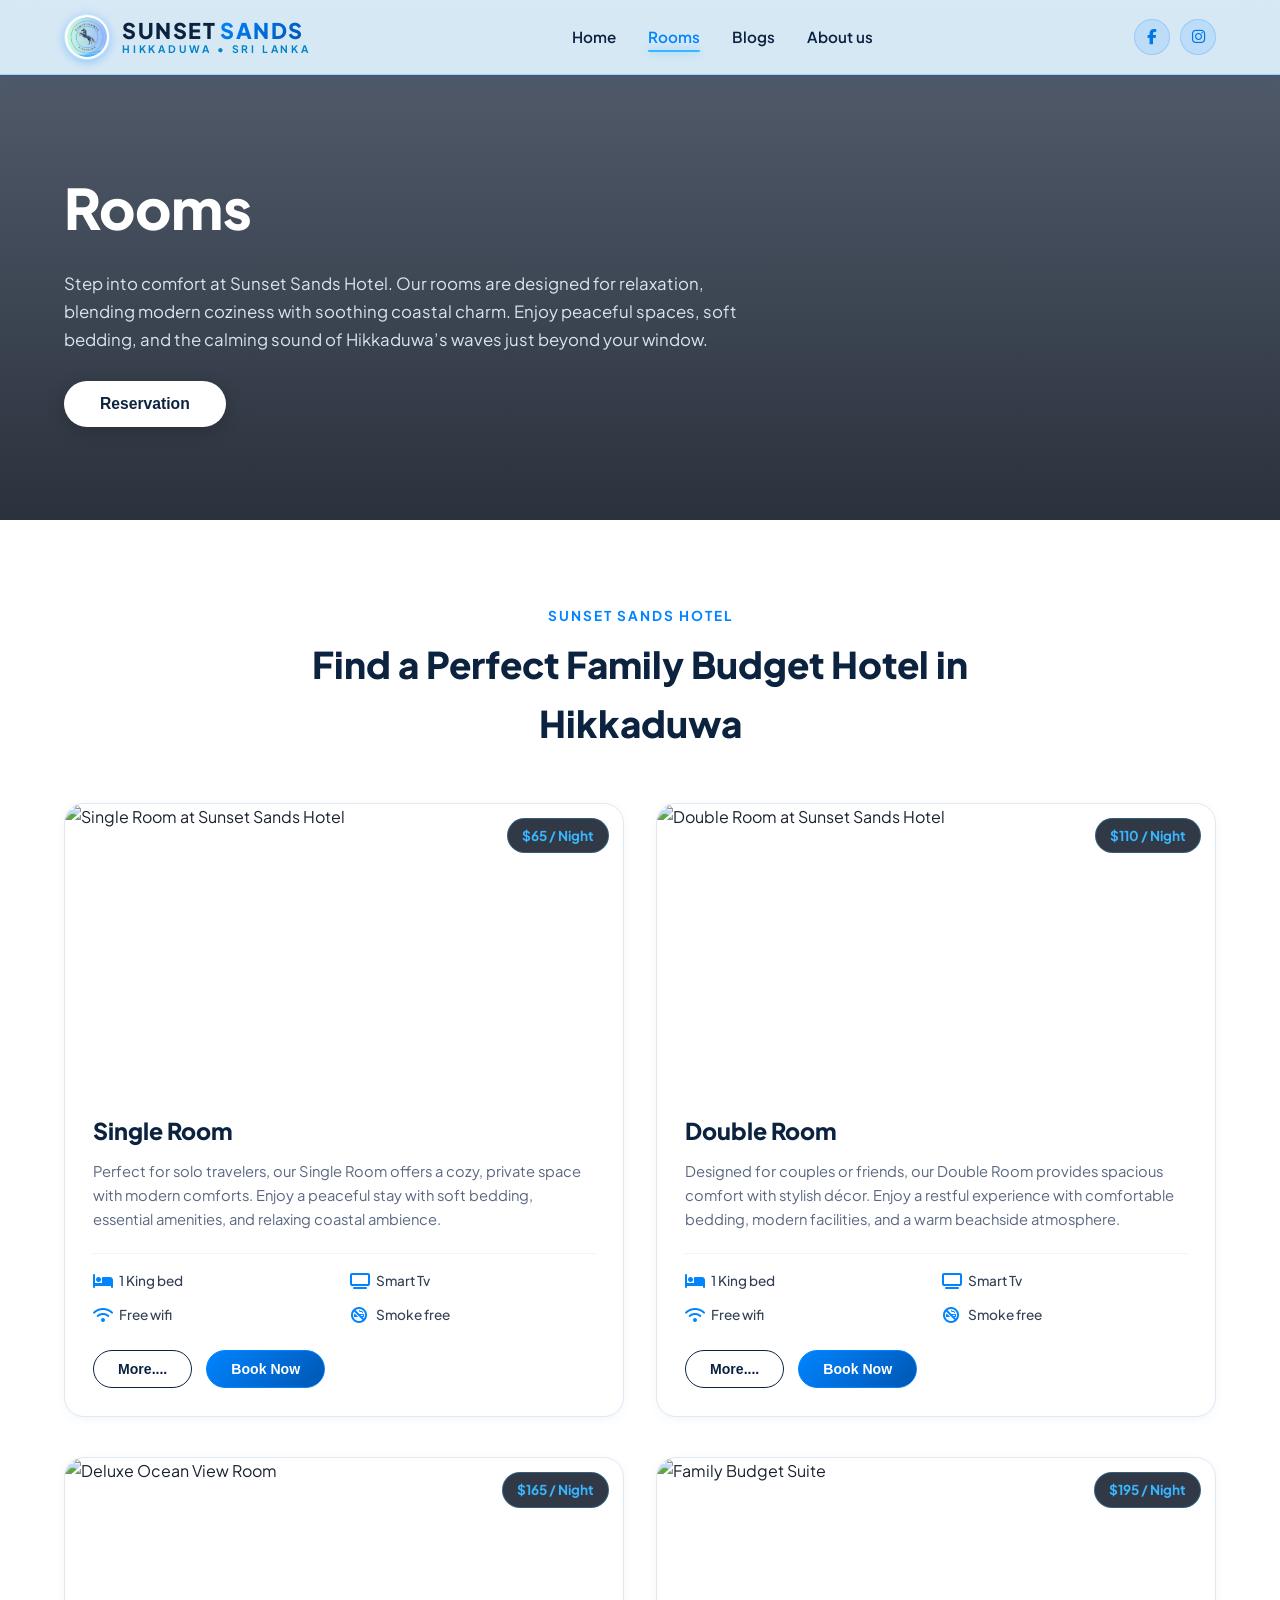
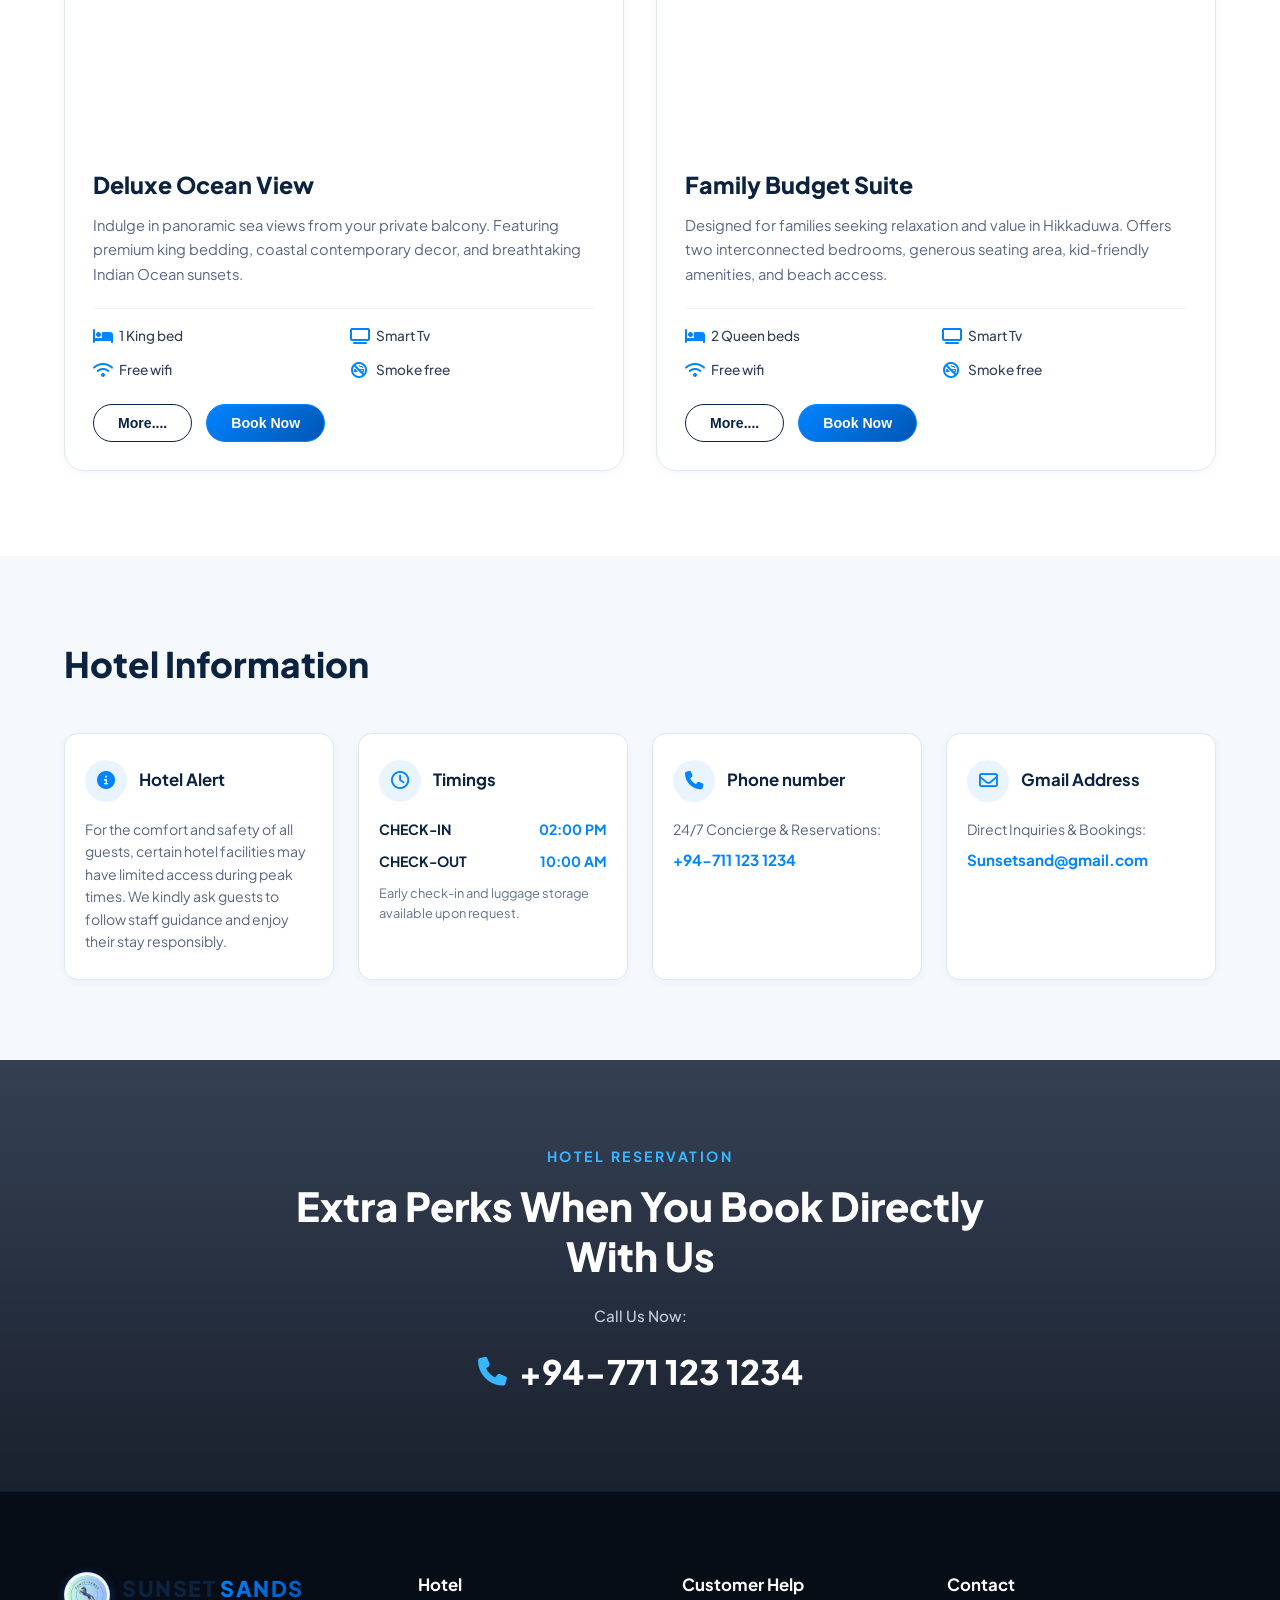
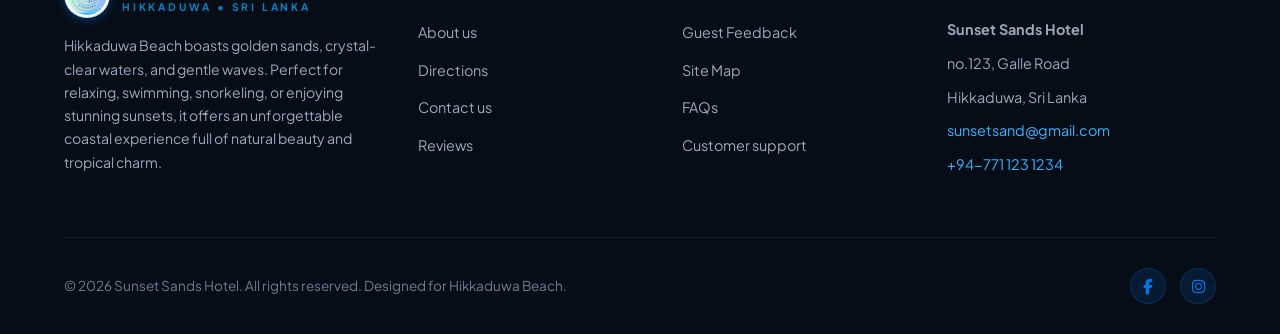
==== rooms.html @ 57d714b6 "Add files via upload" ====
<!DOCTYPE html>
<html lang="en">

<head>
  <meta charset="UTF-8">
  <meta name="viewport" content="width=device-width, initial-scale=1.0">
  <title>Rooms &amp; Suites | Sunset Sands Hotel Hikkaduwa</title>
  <meta name="description"
    content="Explore comfortable single rooms, double rooms, and ocean suites at Sunset Sands Hotel Hikkaduwa. Enjoy modern amenities, soft bedding, and ocean breeze.">

  <!-- Favicon -->
  <link rel="icon" type="image/png" href="images/favicon.png">

  <!-- Google Fonts: Plus Jakarta Sans -->
  <link rel="preconnect" href="https://fonts.googleapis.com">
  <link rel="preconnect" href="https://fonts.gstatic.com" crossorigin>
  <link href="https://fonts.googleapis.com/css2?family=Plus+Jakarta+Sans:wght@400;500;600;700;800&display=swap"
    rel="stylesheet">

  <!-- Font Awesome Icons -->
  <link rel="stylesheet" href="https://cdnjs.cloudflare.com/ajax/libs/font-awesome/6.5.1/css/all.min.css">

  <!-- Custom Stylesheet -->
  <link rel="stylesheet" href="css/style.css">
</head>

<body>

  <!-- Site Header -->
  <header class="site-header">
    <div class="container header-inner">
      <a href="index.html" class="logo">
        <img src="images/logo.png" alt="Sunset Sands Hotel Logo" class="site-logo-img">
        <div class="logo-text-wrap">
          <div class="logo-main">SUNSET <span>SANDS</span></div>
          <div class="logo-sub">Hikkaduwa &bull; Sri Lanka</div>
        </div>
      </a>

      <nav>
        <ul class="nav-links">
          <li><a href="index.html" class="nav-link">Home</a></li>
          <li><a href="rooms.html" class="nav-link active">Rooms</a></li>
          <li><a href="index.html#downsouth" class="nav-link">Blogs</a></li>
          <li><a href="index.html#about" class="nav-link">About us</a></li>
        </ul>
      </nav>

      <div class="header-right">
        <div class="header-social">
          <a href="https://facebook.com" target="_blank" rel="noopener noreferrer" class="social-icon"
            aria-label="Facebook">
            <i class="fa-brands fa-facebook-f"></i>
          </a>
          <a href="https://instagram.com" target="_blank" rel="noopener noreferrer" class="social-icon"
            aria-label="Instagram">
            <i class="fa-brands fa-instagram"></i>
          </a>
        </div>
        <button class="mobile-toggle" aria-label="Toggle navigation">
          <i class="fa-solid fa-bars"></i>
        </button>
      </div>
    </div>
  </header>

  <!-- Rooms Hero Banner -->
  <section class="hero-rooms">
    <div class="container">
      <div class="hero-rooms-content">
        <h1 class="hero-rooms-title">Rooms</h1>
        <p class="hero-rooms-desc">Step into comfort at Sunset Sands Hotel. Our rooms are designed for relaxation,
          blending modern coziness with soothing coastal charm. Enjoy peaceful spaces, soft bedding, and the calming
          sound of Hikkaduwa’s waves just beyond your window.</p>
        <button class="btn-pill btn-pill-white btn-reservation">Reservation</button>
      </div>
    </div>
  </section>

  <!-- Rooms Listing Section -->
  <section class="rooms-section">
    <div class="container">
      <div class="rooms-section-header">
        <div class="rooms-subtitle">SUNSET SANDS HOTEL</div>
        <h2 class="rooms-main-title">Find a Perfect Family Budget Hotel in Hikkaduwa</h2>
      </div>

      <div class="rooms-grid">
        <!-- Room 1: Single Room -->
        <div class="room-card">
          <div class="room-img-wrap">
            <img src="https://images.unsplash.com/photo-1590490360182-c33d57733427?q=80&w=800&auto=format&fit=crop"
              alt="Single Room at Sunset Sands Hotel">
            <span class="room-badge">$65 / Night</span>
          </div>
          <div class="room-card-body">
            <h3 class="room-title">Single Room</h3>
            <p class="room-desc">Perfect for solo travelers, our Single Room offers a cozy, private space with modern
              comforts. Enjoy a peaceful stay with soft bedding, essential amenities, and relaxing coastal ambience.</p>

            <div class="room-amenities">
              <div class="amenity-item">
                <i class="fa-solid fa-bed"></i> <span>1 King bed</span>
              </div>
              <div class="amenity-item">
                <i class="fa-solid fa-tv"></i> <span>Smart Tv</span>
              </div>
              <div class="amenity-item">
                <i class="fa-solid fa-wifi"></i> <span>Free wifi</span>
              </div>
              <div class="amenity-item">
                <i class="fa-solid fa-ban-smoking"></i> <span>Smoke free</span>
              </div>
            </div>

            <div class="room-actions">
              <button class="btn-more" data-room-id="single">More....</button>
              <button class="btn-book-room" data-room="single">Book Now</button>
            </div>
          </div>
        </div>

        <!-- Room 2: Double Room -->
        <div class="room-card">
          <div class="room-img-wrap">
            <img src="https://images.unsplash.com/photo-1582719478250-c89cae4dc85b?q=80&w=800&auto=format&fit=crop"
              alt="Double Room at Sunset Sands Hotel">
            <span class="room-badge">$110 / Night</span>
          </div>
          <div class="room-card-body">
            <h3 class="room-title">Double Room</h3>
            <p class="room-desc">Designed for couples or friends, our Double Room provides spacious comfort with stylish
              d&eacute;cor. Enjoy a restful experience with comfortable bedding, modern facilities, and a warm beachside
              atmosphere.</p>

            <div class="room-amenities">
              <div class="amenity-item">
                <i class="fa-solid fa-bed"></i> <span>1 King bed</span>
              </div>
              <div class="amenity-item">
                <i class="fa-solid fa-tv"></i> <span>Smart Tv</span>
              </div>
              <div class="amenity-item">
                <i class="fa-solid fa-wifi"></i> <span>Free wifi</span>
              </div>
              <div class="amenity-item">
                <i class="fa-solid fa-ban-smoking"></i> <span>Smoke free</span>
              </div>
            </div>

            <div class="room-actions">
              <button class="btn-more" data-room-id="double">More....</button>
              <button class="btn-book-room" data-room="double">Book Now</button>
            </div>
          </div>
        </div>

        <!-- Room 3: Deluxe Ocean View -->
        <div class="room-card">
          <div class="room-img-wrap">
            <img src="https://images.unsplash.com/photo-1618773928121-c32242e63f39?q=80&w=800&auto=format&fit=crop"
              alt="Deluxe Ocean View Room">
            <span class="room-badge">$165 / Night</span>
          </div>
          <div class="room-card-body">
            <h3 class="room-title">Deluxe Ocean View</h3>
            <p class="room-desc">Indulge in panoramic sea views from your private balcony. Featuring premium king
              bedding, coastal contemporary decor, and breathtaking Indian Ocean sunsets.</p>

            <div class="room-amenities">
              <div class="amenity-item">
                <i class="fa-solid fa-bed"></i> <span>1 King bed</span>
              </div>
              <div class="amenity-item">
                <i class="fa-solid fa-tv"></i> <span>Smart Tv</span>
              </div>
              <div class="amenity-item">
                <i class="fa-solid fa-wifi"></i> <span>Free wifi</span>
              </div>
              <div class="amenity-item">
                <i class="fa-solid fa-ban-smoking"></i> <span>Smoke free</span>
              </div>
            </div>

            <div class="room-actions">
              <button class="btn-more" data-room-id="deluxe">More....</button>
              <button class="btn-book-room" data-room="deluxe">Book Now</button>
            </div>
          </div>
        </div>

        <!-- Room 4: Family Budget Suite -->
        <div class="room-card">
          <div class="room-img-wrap">
            <img src="https://images.unsplash.com/photo-1566665797739-1674de7a421a?q=80&w=800&auto=format&fit=crop"
              alt="Family Budget Suite">
            <span class="room-badge">$195 / Night</span>
          </div>
          <div class="room-card-body">
            <h3 class="room-title">Family Budget Suite</h3>
            <p class="room-desc">Designed for families seeking relaxation and value in Hikkaduwa. Offers two
              interconnected bedrooms, generous seating area, kid-friendly amenities, and beach access.</p>

            <div class="room-amenities">
              <div class="amenity-item">
                <i class="fa-solid fa-bed"></i> <span>2 Queen beds</span>
              </div>
              <div class="amenity-item">
                <i class="fa-solid fa-tv"></i> <span>Smart Tv</span>
              </div>
              <div class="amenity-item">
                <i class="fa-solid fa-wifi"></i> <span>Free wifi</span>
              </div>
              <div class="amenity-item">
                <i class="fa-solid fa-ban-smoking"></i> <span>Smoke free</span>
              </div>
            </div>

            <div class="room-actions">
              <button class="btn-more" data-room-id="family">More....</button>
              <button class="btn-book-room" data-room="family">Book Now</button>
            </div>
          </div>
        </div>
      </div>
    </div>
  </section>

  <!-- Hotel Information Section -->
  <section class="hotel-info-section" id="hotel-info">
    <div class="container">
      <h2 class="hotel-info-title">Hotel Information</h2>

      <div class="hotel-info-grid">
        <!-- Card 1: Hotel Alert -->
        <div class="info-card">
          <div class="info-card-header">
            <div class="info-icon"><i class="fa-solid fa-circle-info"></i></div>
            <h3 class="info-card-title">Hotel Alert</h3>
          </div>
          <p class="info-card-body">
            For the comfort and safety of all guests, certain hotel facilities may have limited access during peak
            times. We kindly ask guests to follow staff guidance and enjoy their stay responsibly.
          </p>
        </div>

        <!-- Card 2: Check-In / Check-Out -->
        <div class="info-card">
          <div class="info-card-header">
            <div class="info-icon"><i class="fa-regular fa-clock"></i></div>
            <h3 class="info-card-title">Timings</h3>
          </div>
          <div class="info-card-body">
            <div class="checkin-row">
              <span>CHECK-IN</span>
              <span>02:00 PM</span>
            </div>
            <div class="checkin-row">
              <span>CHECK-OUT</span>
              <span>10:00 AM</span>
            </div>
            <p style="font-size: 0.8rem; color: #64748b; margin-top: 6px;">Early check-in and luggage storage available
              upon request.</p>
          </div>
        </div>

        <!-- Card 3: Phone Number -->
        <div class="info-card">
          <div class="info-card-header">
            <div class="info-icon"><i class="fa-solid fa-phone"></i></div>
            <h3 class="info-card-title">Phone number</h3>
          </div>
          <div class="info-card-body">
            <p style="margin-bottom: 8px;">24/7 Concierge &amp; Reservations:</p>
            <a href="tel:+947111231234" class="contact-link">+94-711 123 1234</a>
          </div>
        </div>

        <!-- Card 4: Gmail Address -->
        <div class="info-card">
          <div class="info-card-header">
            <div class="info-icon"><i class="fa-regular fa-envelope"></i></div>
            <h3 class="info-card-title">Gmail Address</h3>
          </div>
          <div class="info-card-body">
            <p style="margin-bottom: 8px;">Direct Inquiries &amp; Bookings:</p>
            <a href="mailto:Sunsetsand@gmail.com" class="contact-link">Sunsetsand@gmail.com</a>
          </div>
        </div>
      </div>
    </div>
  </section>

  <!-- Reservation CTA Banner -->
  <section class="cta-banner">
    <div class="container">
      <div class="cta-banner-content">
        <p class="cta-pretitle">Hotel Reservation</p>
        <h2 class="cta-title">Extra Perks When You Book Directly With Us</h2>
        <div class="cta-call-block">
          <span class="cta-call-label">Call Us Now:</span>
          <a href="tel:+947711231234" class="cta-phone-btn">
            <i class="fa-solid fa-phone"></i> +94-771 123 1234
          </a>
        </div>
      </div>
    </div>
  </section>

  <!-- Site Footer -->
  <footer class="site-footer">
    <div class="container">
      <div class="footer-top">
        <!-- Brand Col -->
        <div class="footer-brand">
          <a href="index.html" class="logo">
            <img src="images/logo.png" alt="Sunset Sands Hotel Logo" class="site-logo-img">
            <div class="logo-text-wrap">
              <div class="logo-main">SUNSET <span>SANDS</span></div>
              <div class="logo-sub">Hikkaduwa &bull; Sri Lanka</div>
            </div>
          </a>
          <p class="footer-about" style="margin-top: 14px;">
            Hikkaduwa Beach boasts golden sands, crystal-clear waters, and gentle waves. Perfect for relaxing, swimming,
            snorkeling, or enjoying stunning sunsets, it offers an unforgettable coastal experience full of natural
            beauty and tropical charm.
          </p>
        </div>

        <!-- Hotel Links -->
        <div class="footer-col">
          <h4 class="footer-col-title">Hotel</h4>
          <ul class="footer-links">
            <li><a href="index.html#about" class="footer-link">About us</a></li>
            <li><a href="index.html#directions" class="footer-link">Directions</a></li>
            <li><a href="#bookingModal" class="footer-link btn-reservation">Contact us</a></li>
            <li><a href="index.html#reviews" class="footer-link">Reviews</a></li>
          </ul>
        </div>

        <!-- Customer Help -->
        <div class="footer-col">
          <h4 class="footer-col-title">Customer Help</h4>
          <ul class="footer-links">
            <li><a href="index.html#reviews" class="footer-link">Guest Feedback</a></li>
            <li><a href="index.html" class="footer-link">Site Map</a></li>
            <li><a href="#hotel-info" class="footer-link">FAQs</a></li>
            <li><a href="#bookingModal" class="footer-link btn-reservation">Customer support</a></li>
          </ul>
        </div>

        <!-- Contact Col -->
        <div class="footer-col">
          <h4 class="footer-col-title">Contact</h4>
          <div class="footer-contact-info">
            <p><strong>Sunset Sands Hotel</strong></p>
            <p>no.123, Galle Road</p>
            <p>Hikkaduwa, Sri Lanka</p>
            <p><a href="mailto:sunsetsand@gmail.com">sunsetsand@gmail.com</a></p>
            <p><a href="tel:+947711231234">+94-771 123 1234</a></p>
          </div>
        </div>
      </div>

      <div class="footer-bottom">
        <div>&copy; 2026 Sunset Sands Hotel. All rights reserved. Designed for Hikkaduwa Beach.</div>
        <div class="footer-social-icons">
          <a href="https://facebook.com" target="_blank" rel="noopener noreferrer" class="social-icon"
            aria-label="Facebook">
            <i class="fa-brands fa-facebook-f"></i>
          </a>
          <a href="https://instagram.com" target="_blank" rel="noopener noreferrer" class="social-icon"
            aria-label="Instagram">
            <i class="fa-brands fa-instagram"></i>
          </a>
        </div>
      </div>
    </div>
  </footer>

  <!-- Room Details Modal ("More....") -->
  <div class="modal-backdrop" id="roomDetailModal">
    <div class="modal-card room-modal-card">
      <button class="modal-close-btn" aria-label="Close modal">&times;</button>
      <img id="roomDetailImg" src="" alt="Room detail" class="room-modal-img">
      <div style="display: flex; justify-content: space-between; align-items: baseline; margin-bottom: 6px;">
        <h3 id="roomDetailTitle" class="modal-title" style="margin-bottom: 0;">Room Name</h3>
        <span id="roomDetailPrice" style="font-size: 1.2rem; font-weight: 800; color: var(--primary-color);">$110 /
          Night</span>
      </div>
      <p id="roomDetailSubtitle" class="modal-subtitle" style="margin-bottom: 14px; font-weight: 600;"></p>
      <p id="roomDetailDesc" class="room-desc"></p>

      <h4 style="font-size: 1rem; font-weight: 700; color: var(--secondary-color); margin-top: 18px;">Included Room
        Amenities:</h4>
      <div id="roomDetailAmenities" class="room-modal-amenities-list"></div>

      <button id="roomDetailBookBtn" class="btn-submit-booking">Book This Room Now</button>
    </div>
  </div>

  <!-- Booking / Availability Modal -->
  <div class="modal-backdrop" id="bookingModal">
    <div class="modal-card">
      <button class="modal-close-btn" aria-label="Close modal">&times;</button>
      <h3 class="modal-title">Reservation Request</h3>
      <p class="modal-subtitle">Reserve your stay at Sunset Sands Hotel Hikkaduwa.</p>

      <form id="bookingForm" class="booking-form">
        <div class="form-row">
          <div class="form-group">
            <label for="checkinDate"><i class="fa-regular fa-calendar-check"></i> Check-in Date</label>
            <input type="date" id="checkinDate" class="form-control" required>
          </div>
          <div class="form-group">
            <label for="checkoutDate"><i class="fa-regular fa-calendar-xmark"></i> Check-out Date</label>
            <input type="date" id="checkoutDate" class="form-control" required>
          </div>
        </div>

        <div class="form-row">
          <div class="form-group">
            <label for="roomType"><i class="fa-solid fa-bed"></i> Room Type</label>
            <select id="roomType" class="form-control" required>
              <option value="single">Single Room ($65/night)</option>
              <option value="double" selected>Double Room ($110/night)</option>
              <option value="deluxe">Deluxe Ocean View ($165/night)</option>
              <option value="family">Family Budget Suite ($195/night)</option>
            </select>
          </div>
          <div class="form-group">
            <label for="guestsCount"><i class="fa-solid fa-user-group"></i> Guests</label>
            <select id="guestsCount" class="form-control" required>
              <option value="1">1 Adult</option>
              <option value="2" selected>2 Adults</option>
              <option value="3">2 Adults + 1 Child</option>
              <option value="4">4 Guests (Family)</option>
            </select>
          </div>
        </div>

        <div class="form-group">
          <label for="guestName"><i class="fa-regular fa-user"></i> Full Name</label>
          <input type="text" id="guestName" class="form-control" placeholder="John Doe" required>
        </div>

        <div class="form-row">
          <div class="form-group">
            <label for="guestEmail"><i class="fa-regular fa-envelope"></i> Email Address</label>
            <input type="email" id="guestEmail" class="form-control" placeholder="john@example.com" required>
          </div>
          <div class="form-group">
            <label for="guestPhone"><i class="fa-solid fa-phone"></i> Phone / WhatsApp</label>
            <input type="tel" id="guestPhone" class="form-control" placeholder="+94 77 123 4567" required>
          </div>
        </div>

        <button type="submit" class="btn-submit-booking">Confirm Reservation Request</button>
      </form>

      <div class="booking-success">
        <i class="fa-solid fa-circle-check"></i>
        <h3>Reservation Requested!</h3>
        <p>Thank you! Your room inquiry has been logged. Our concierge team at Sunset Sands will contact you via
          WhatsApp / email within 1 hour to finalize your booking.</p>
      </div>
    </div>
  </div>

  <!-- Main Script -->
  <script src="js/main.js"></script>
</body>

</html>
---- css/style.css ----
/* ==========================================================================
   Sunset Sands Hotel - Hikkaduwa
   Main Stylesheet - Ocean Blue Theme & Light Blue Bar
   Fully Responsive for Mobile, iPad 10 (820px), Tablet & Desktop
   ========================================================================== */

:root {
  /* Ocean Blue Theme Colors matching the Hotel Logo */
  --primary-color: #0084ff;
  --primary-hover: #0066cc;
  --primary-dark: #004d99;
  --primary-light: #eaf4ff;
  --light-blue-bar: rgba(224, 242, 254, 0.94);
  --light-blue-border: rgba(56, 182, 255, 0.4);
  --primary-gradient: linear-gradient(135deg, #0084ff 0%, #0056b3 100%);
  --secondary-color: #0c2340;
  --ocean-cyan: #22d3ee;
  --sky-blue: #38b6ff;
  --accent-blue: #0284c7;
  --dark-bg: #0d1726;
  --darker-bg: #070d17;
  --card-dark: #111d30;
  --text-dark: #1a222e;
  --text-muted: #596780;
  --text-light: #f5f9ff;
  --bg-light: #f6f9fc;
  --card-bg: #ffffff;
  --border-color: #e2e8f0;
  --shadow-sm: 0 2px 8px rgba(0, 102, 204, 0.06);
  --shadow-md: 0 6px 20px rgba(0, 77, 153, 0.1);
  --shadow-lg: 0 14px 34px rgba(0, 51, 102, 0.16);
  --radius-sm: 8px;
  --radius-md: 14px;
  --radius-lg: 20px;
  --radius-pill: 9999px;
  --transition: all 0.3s cubic-bezier(0.25, 0.8, 0.25, 1);
  --font-main: 'Plus Jakarta Sans', -apple-system, BlinkMacSystemFont, 'Segoe UI', Roboto, sans-serif;
  --font-heading: 'Plus Jakarta Sans', -apple-system, BlinkMacSystemFont, sans-serif;
}

* {
  margin: 0;
  padding: 0;
  box-sizing: border-box;
}

html {
  scroll-behavior: smooth;
  font-size: 16px;
}

body {
  font-family: var(--font-main);
  color: var(--text-dark);
  background-color: var(--bg-light);
  line-height: 1.6;
  overflow-x: hidden;
  width: 100%;
}

a {
  text-decoration: none;
  color: inherit;
  transition: var(--transition);
}

ul {
  list-style: none;
}

img {
  max-width: 100%;
  height: auto;
  display: block;
}

.container {
  width: 100%;
  max-width: 1200px;
  margin: 0 auto;
  padding: 0 24px;
}

/* ==========================================================================
   Header & Navigation - Light Blue Bar
   ========================================================================== */

.site-header {
  position: absolute;
  top: 0;
  left: 0;
  width: 100%;
  z-index: 1000;
  padding: 14px 0;
  background: var(--light-blue-bar);
  backdrop-filter: blur(14px);
  -webkit-backdrop-filter: blur(14px);
  border-bottom: 1.5px solid var(--light-blue-border);
  box-shadow: 0 4px 20px rgba(0, 77, 153, 0.1);
  transition: background-color 0.3s ease, padding 0.3s ease, box-shadow 0.3s ease, border-color 0.3s ease;
}

.site-header.scrolled {
  position: fixed;
  background: rgba(235, 246, 255, 0.98);
  box-shadow: 0 6px 25px rgba(0, 102, 204, 0.16);
  border-bottom-color: rgba(0, 132, 255, 0.3);
  padding: 10px 0;
}

.header-inner {
  display: flex;
  align-items: center;
  justify-content: space-between;
}

.logo {
  display: flex;
  align-items: center;
  gap: 12px;
  line-height: 1;
}

.site-logo-img {
  width: 46px;
  height: 46px;
  border-radius: 50%;
  object-fit: cover;
  box-shadow: 0 2px 10px rgba(0, 132, 255, 0.35);
  transition: var(--transition);
  background-color: #ffffff;
  padding: 2px;
  border: 1px solid rgba(0, 132, 255, 0.2);
}

.logo:hover .site-logo-img {
  transform: rotate(6deg) scale(1.06);
  box-shadow: 0 4px 16px rgba(0, 132, 255, 0.55);
}

.logo-text-wrap {
  display: flex;
  flex-direction: column;
}

.logo-main {
  font-size: 1.35rem;
  font-weight: 800;
  letter-spacing: 1.5px;
  color: var(--secondary-color);
  display: inline-flex;
  align-items: center;
  gap: 4px;
}

.logo-main span {
  color: var(--primary-color);
  background: linear-gradient(135deg, #0084ff 0%, #0056b3 100%);
  -webkit-background-clip: text;
  -webkit-text-fill-color: transparent;
}

.logo-sub {
  font-size: 0.65rem;
  font-weight: 700;
  letter-spacing: 2.8px;
  color: #0284c7;
  text-transform: uppercase;
  margin-top: 2px;
}

.nav-links {
  display: flex;
  align-items: center;
  gap: 32px;
}

.nav-link {
  color: var(--secondary-color);
  font-size: 0.95rem;
  font-weight: 600;
  position: relative;
  padding: 6px 0;
  transition: var(--transition);
}

.nav-link::after {
  content: '';
  position: absolute;
  bottom: 0;
  left: 0;
  width: 0;
  height: 2.5px;
  border-radius: 2px;
  background: var(--sky-blue);
  box-shadow: 0 0 8px rgba(56, 182, 255, 0.7);
  transition: width 0.3s ease;
}

.nav-link:hover::after,
.nav-link.active::after {
  width: 100%;
}

.nav-link:hover,
.nav-link.active {
  color: var(--primary-color);
}

.header-right {
  display: flex;
  align-items: center;
  gap: 14px;
}

.header-social {
  display: flex;
  align-items: center;
  gap: 10px;
}

.social-icon {
  width: 36px;
  height: 36px;
  border-radius: 50%;
  background: rgba(0, 132, 255, 0.12);
  display: flex;
  align-items: center;
  justify-content: center;
  color: #0077e6;
  font-size: 0.95rem;
  transition: var(--transition);
  border: 1px solid rgba(0, 132, 255, 0.2);
}

.social-icon:hover {
  background: var(--primary-color);
  transform: translateY(-2px);
  color: #ffffff;
  box-shadow: 0 4px 14px rgba(0, 132, 255, 0.45);
}

.mobile-toggle {
  display: none;
  background: rgba(0, 132, 255, 0.12);
  border: 1px solid rgba(0, 132, 255, 0.25);
  color: var(--secondary-color);
  font-size: 1.3rem;
  cursor: pointer;
  padding: 8px 12px;
  border-radius: var(--radius-sm);
  transition: var(--transition);
}

.mobile-toggle:hover {
  background: var(--primary-color);
  color: #ffffff;
}

/* ==========================================================================
   Hero Section with Full Interactive Slider
   ========================================================================== */

.hero-slider-container {
  position: relative;
  min-height: 94vh;
  width: 100%;
  overflow: hidden;
  background-color: var(--darker-bg);
}

.hero-slider {
  width: 100%;
  height: 100%;
  position: relative;
  min-height: 94vh;
}

.hero-slide {
  position: absolute;
  top: 0;
  left: 0;
  width: 100%;
  height: 100%;
  min-height: 94vh;
  display: flex;
  align-items: center;
  background-size: cover;
  background-position: center;
  background-repeat: no-repeat;
  opacity: 0;
  visibility: hidden;
  transition: opacity 0.8s ease-in-out, transform 1.2s ease-in-out;
  transform: scale(1.05);
  padding: 140px 0 80px;
}

.hero-slide.active {
  opacity: 1;
  visibility: visible;
  transform: scale(1);
}

.hero-slide-overlay {
  position: absolute;
  top: 0;
  left: 0;
  width: 100%;
  height: 100%;
  background: linear-gradient(135deg,
      rgba(10, 24, 46, 0.72) 0%,
      rgba(7, 15, 28, 0.84) 60%,
      rgba(3, 10, 20, 0.88) 100%);
  z-index: 1;
}

.hero-slide .container {
  position: relative;
  z-index: 2;
}

.hero-content {
  max-width: 680px;
  color: #ffffff;
}

.hero-subtitle {
  font-size: 1.05rem;
  font-weight: 700;
  color: var(--sky-blue);
  margin-bottom: 12px;
  letter-spacing: 2px;
  text-transform: uppercase;
  display: inline-block;
  opacity: 0;
  transform: translateY(20px);
  transition: all 0.6s ease 0.2s;
}

.hero-title {
  font-size: 3.4rem;
  font-weight: 800;
  line-height: 1.15;
  margin-bottom: 20px;
  color: #ffffff;
  text-shadow: 0 4px 18px rgba(0, 0, 0, 0.5);
  opacity: 0;
  transform: translateY(24px);
  transition: all 0.6s ease 0.35s;
}

.hero-desc {
  font-size: 1.08rem;
  line-height: 1.68;
  color: rgba(235, 245, 255, 0.92);
  margin-bottom: 34px;
  opacity: 0;
  transform: translateY(26px);
  transition: all 0.6s ease 0.5s;
}

.hero-actions {
  display: flex;
  align-items: center;
  gap: 16px;
  opacity: 0;
  transform: translateY(28px);
  transition: all 0.6s ease 0.65s;
}

.hero-slide.active .hero-subtitle,
.hero-slide.active .hero-title,
.hero-slide.active .hero-desc,
.hero-slide.active .hero-actions {
  opacity: 1;
  transform: translateY(0);
}

.btn-pill {
  display: inline-flex;
  align-items: center;
  justify-content: center;
  gap: 10px;
  padding: 14px 36px;
  border-radius: var(--radius-pill);
  font-weight: 600;
  font-size: 0.98rem;
  cursor: pointer;
  border: none;
  transition: var(--transition);
}

.btn-pill-white {
  background-color: #ffffff;
  color: var(--secondary-color);
  box-shadow: 0 4px 18px rgba(0, 0, 0, 0.2);
}

.btn-pill-white:hover {
  background: var(--primary-gradient);
  color: #ffffff;
  transform: translateY(-3px);
  box-shadow: 0 8px 25px rgba(0, 132, 255, 0.45);
}

.btn-pill-outline {
  background-color: transparent;
  color: var(--secondary-color);
  border: 1.8px solid var(--secondary-color);
}

.btn-pill-outline:hover {
  background-color: var(--primary-color);
  border-color: var(--primary-color);
  color: #ffffff;
  transform: translateY(-2px);
  box-shadow: 0 6px 18px rgba(0, 132, 255, 0.35);
}

/* Hero Slider Controls */
.hero-slider-nav {
  position: absolute;
  top: 50%;
  transform: translateY(-50%);
  z-index: 10;
  width: 48px;
  height: 48px;
  border-radius: 50%;
  background: rgba(224, 242, 254, 0.25);
  backdrop-filter: blur(8px);
  border: 1px solid rgba(255, 255, 255, 0.3);
  color: #ffffff;
  display: flex;
  align-items: center;
  justify-content: center;
  font-size: 1.15rem;
  cursor: pointer;
  transition: var(--transition);
}

.hero-slider-nav:hover {
  background: var(--primary-color);
  color: #ffffff;
  box-shadow: 0 0 16px rgba(0, 132, 255, 0.6);
  transform: translateY(-50%) scale(1.08);
}

.hero-slider-prev {
  left: 24px;
}

.hero-slider-next {
  right: 24px;
}

.hero-slider-dots {
  position: absolute;
  bottom: 30px;
  left: 50%;
  transform: translateX(-50%);
  display: flex;
  align-items: center;
  gap: 10px;
  z-index: 10;
}

.hero-dot {
  width: 10px;
  height: 10px;
  border-radius: 50%;
  background: rgba(255, 255, 255, 0.5);
  border: none;
  cursor: pointer;
  transition: var(--transition);
}

.hero-dot.active {
  width: 32px;
  border-radius: 14px;
  background: var(--sky-blue);
  box-shadow: 0 0 12px rgba(56, 182, 255, 0.8);
}

/* ==========================================================================
   Hero Section (Rooms Page)
   ========================================================================== */

.hero-rooms {
  position: relative;
  min-height: 520px;
  display: flex;
  align-items: center;
  background: linear-gradient(rgba(10, 24, 46, 0.68), rgba(7, 15, 28, 0.85)),
    url('https://images.unsplash.com/photo-1590490360182-c33d57733427?q=80&w=1920&auto=format&fit=crop') center/cover no-repeat;
  color: #ffffff;
  padding: 140px 0 70px;
}

.hero-rooms-content {
  max-width: 680px;
}

.hero-rooms-title {
  font-size: 3.5rem;
  font-weight: 800;
  margin-bottom: 18px;
}

.hero-rooms-desc {
  font-size: 1.05rem;
  line-height: 1.65;
  color: rgba(235, 245, 255, 0.9);
  margin-bottom: 28px;
}

/* ==========================================================================
   Chill by Golden Waves Section
   ========================================================================== */

.chill-section {
  padding: 90px 0 60px;
  background-color: #ffffff;
}

.chill-grid {
  display: grid;
  grid-template-columns: 1fr 1.1fr;
  gap: 50px;
  align-items: center;
}

.chill-slider-container {
  position: relative;
  border-radius: var(--radius-lg);
  overflow: hidden;
  box-shadow: var(--shadow-lg);
  background-color: #e2e8f0;
  aspect-ratio: 1 / 1;
}

.chill-slider {
  width: 100%;
  height: 100%;
  position: relative;
}

.chill-slide {
  position: absolute;
  top: 0;
  left: 0;
  width: 100%;
  height: 100%;
  opacity: 0;
  visibility: hidden;
  transition: opacity 0.6s ease-in-out, transform 0.6s ease-in-out;
  transform: scale(1.04);
}

.chill-slide.active {
  opacity: 1;
  visibility: visible;
  transform: scale(1);
}

.chill-slide img {
  width: 100%;
  height: 100%;
  object-fit: cover;
}

.slider-dots {
  position: absolute;
  bottom: 16px;
  left: 50%;
  transform: translateX(-50%);
  display: flex;
  gap: 8px;
  z-index: 10;
}

.slider-dot {
  width: 8px;
  height: 8px;
  border-radius: 50%;
  background-color: rgba(255, 255, 255, 0.6);
  cursor: pointer;
  transition: var(--transition);
  border: none;
}

.slider-dot.active {
  width: 26px;
  border-radius: 12px;
  background-color: var(--primary-color);
  box-shadow: 0 0 10px rgba(0, 132, 255, 0.7);
}

.chill-text {
  padding-left: 10px;
}

.chill-title {
  font-size: 2.3rem;
  font-weight: 800;
  line-height: 1.25;
  color: var(--secondary-color);
  margin-bottom: 22px;
}

.chill-desc {
  font-size: 0.98rem;
  color: var(--text-muted);
  line-height: 1.7;
  margin-bottom: 18px;
}

/* ==========================================================================
   Stats Counter Section
   ========================================================================== */

.stats-section {
  padding: 50px 0 70px;
  background-color: #ffffff;
}

.stats-grid {
  display: grid;
  grid-template-columns: repeat(4, 1fr);
  gap: 24px;
  text-align: center;
}

.stat-item {
  padding: 24px 10px;
  border-radius: var(--radius-md);
  background: var(--bg-light);
  border: 1px solid var(--border-color);
  transition: var(--transition);
}

.stat-item:hover {
  transform: translateY(-4px);
  border-color: #b9d9fe;
  box-shadow: var(--shadow-md);
}

.stat-number {
  font-size: 2.8rem;
  font-weight: 800;
  color: var(--primary-color);
  line-height: 1;
  margin-bottom: 8px;
}

.stat-label {
  font-size: 0.78rem;
  font-weight: 700;
  letter-spacing: 1.5px;
  text-transform: uppercase;
  color: var(--secondary-color);
}

/* ==========================================================================
   How To Reach Section
   ========================================================================== */

.reach-section {
  padding: 70px 0 90px;
  background-color: var(--bg-light);
}

.reach-header {
  display: flex;
  justify-content: space-between;
  align-items: flex-end;
  margin-bottom: 28px;
}

.reach-title {
  font-size: 2.2rem;
  font-weight: 800;
  color: var(--secondary-color);
  margin-bottom: 6px;
}

.reach-subtitle {
  font-size: 0.95rem;
  color: var(--text-muted);
}

.map-wrapper {
  border-radius: var(--radius-lg);
  overflow: hidden;
  box-shadow: var(--shadow-md);
  border: 1px solid var(--border-color);
  background-color: #ffffff;
  position: relative;
}

#map {
  width: 100%;
  height: 400px;
  z-index: 1;
}

.map-pin-card {
  position: absolute;
  top: 18px;
  left: 18px;
  background: rgba(255, 255, 255, 0.96);
  backdrop-filter: blur(8px);
  padding: 12px 18px;
  border-radius: var(--radius-sm);
  box-shadow: var(--shadow-md);
  z-index: 10;
  display: flex;
  align-items: center;
  gap: 12px;
  border-left: 4px solid var(--primary-color);
}

.map-pin-card img {
  width: 34px;
  height: 34px;
  border-radius: 50%;
}

.map-pin-title {
  font-size: 0.9rem;
  font-weight: 700;
  color: var(--secondary-color);
}

.map-pin-sub {
  font-size: 0.75rem;
  color: var(--text-muted);
}

/* ==========================================================================
   Facilities Section
   ========================================================================== */

.facilities-section {
  padding: 80px 0;
  background-color: #ffffff;
  text-align: center;
}

.section-header {
  max-width: 680px;
  margin: 0 auto 50px;
}

.section-title {
  font-size: 2.2rem;
  font-weight: 800;
  color: var(--secondary-color);
  margin-bottom: 12px;
}

.section-desc {
  font-size: 0.95rem;
  color: var(--text-muted);
  line-height: 1.6;
}

.facilities-grid {
  display: grid;
  grid-template-columns: repeat(4, 1fr);
  gap: 36px 20px;
}

.facility-card {
  display: flex;
  flex-direction: column;
  align-items: center;
  gap: 14px;
  transition: var(--transition);
}

.facility-card:hover {
  transform: translateY(-5px);
}

.facility-icon-wrap {
  width: 72px;
  height: 72px;
  border-radius: 50%;
  background: var(--primary-light);
  display: flex;
  align-items: center;
  justify-content: center;
  color: var(--primary-color);
  font-size: 1.8rem;
  transition: var(--transition);
  border: 1px solid rgba(0, 132, 255, 0.15);
}

.facility-card:hover .facility-icon-wrap {
  background: var(--primary-gradient);
  color: #ffffff;
  box-shadow: 0 8px 24px rgba(0, 132, 255, 0.35);
  border-color: transparent;
}

.facility-name {
  font-size: 0.95rem;
  font-weight: 700;
  color: var(--secondary-color);
}

/* ==========================================================================
   Best of DownSouth Section
   ========================================================================== */

.downsouth-section {
  padding: 85px 0;
  background-color: var(--bg-light);
}

.downsouth-header {
  display: flex;
  justify-content: space-between;
  align-items: center;
  margin-bottom: 36px;
}

.downsouth-title {
  font-size: 2.2rem;
  font-weight: 800;
  color: var(--secondary-color);
}

.see-all-link {
  font-size: 0.95rem;
  font-weight: 700;
  color: var(--primary-color);
  display: inline-flex;
  align-items: center;
  gap: 6px;
  text-decoration: underline;
  text-underline-offset: 4px;
}

.see-all-link:hover {
  color: var(--primary-hover);
  gap: 10px;
}

.downsouth-grid {
  display: grid;
  grid-template-columns: repeat(3, 1fr);
  gap: 28px;
}

.downsouth-card {
  background-color: #ffffff;
  border-radius: var(--radius-lg);
  overflow: hidden;
  box-shadow: var(--shadow-sm);
  border: 1px solid var(--border-color);
  transition: var(--transition);
  display: flex;
  flex-direction: column;
}

.downsouth-card:hover {
  transform: translateY(-6px);
  box-shadow: var(--shadow-lg);
  border-color: #bcd9fd;
}

.downsouth-img {
  width: 100%;
  height: 230px;
  overflow: hidden;
}

.downsouth-img img {
  width: 100%;
  height: 100%;
  object-fit: cover;
  transition: transform 0.5s ease;
}

.downsouth-card:hover .downsouth-img img {
  transform: scale(1.06);
}

.downsouth-body {
  padding: 24px;
  display: flex;
  flex-direction: column;
  flex-grow: 1;
}

.downsouth-card-title {
  font-size: 1.15rem;
  font-weight: 700;
  color: var(--secondary-color);
  margin-bottom: 10px;
}

.downsouth-card-desc {
  font-size: 0.88rem;
  color: var(--text-muted);
  line-height: 1.6;
  margin-bottom: 20px;
  flex-grow: 1;
}

.learn-more-link {
  font-size: 0.9rem;
  font-weight: 700;
  color: var(--primary-color);
  display: inline-flex;
  align-items: center;
  gap: 6px;
  cursor: pointer;
  transition: var(--transition);
}

.learn-more-link:hover {
  color: var(--primary-dark);
  gap: 10px;
}

/* ==========================================================================
   What Our Guests Say (Testimonials)
   ========================================================================== */

.testimonials-section {
  padding: 90px 0;
  background-color: #ffffff;
}

.testimonials-header {
  display: flex;
  justify-content: space-between;
  align-items: flex-start;
  margin-bottom: 46px;
}

.testimonials-title-area {
  max-width: 580px;
}

.testimonials-score-box {
  display: flex;
  align-items: center;
  gap: 20px;
  background-color: var(--bg-light);
  border: 1px solid var(--border-color);
  padding: 16px 24px;
  border-radius: var(--radius-md);
  border-left: 4px solid var(--primary-color);
}

.score-main {
  text-align: center;
  border-right: 1px solid var(--border-color);
  padding-right: 20px;
}

.score-val {
  font-size: 2.2rem;
  font-weight: 800;
  line-height: 1;
  color: var(--secondary-color);
}

.score-label {
  font-size: 0.8rem;
  color: var(--text-muted);
  font-weight: 600;
  margin-top: 4px;
}

.score-breakdown {
  display: flex;
  flex-direction: column;
  gap: 4px;
  font-size: 0.82rem;
  font-weight: 600;
  color: var(--secondary-color);
}

.score-stars {
  color: #f59e0b;
  font-size: 0.85rem;
}

.testimonials-grid {
  display: grid;
  grid-template-columns: repeat(3, 1fr);
  gap: 28px;
}

.testimonial-card {
  background-color: var(--bg-light);
  border: 1px solid var(--border-color);
  border-radius: var(--radius-md);
  padding: 26px;
  display: flex;
  flex-direction: column;
  justify-content: space-between;
  transition: var(--transition);
}

.testimonial-card:hover {
  transform: translateY(-4px);
  box-shadow: var(--shadow-md);
  border-color: #b6d7fd;
}

.testimonial-stars {
  color: #f59e0b;
  font-size: 0.88rem;
  margin-bottom: 14px;
  display: flex;
  gap: 3px;
}

.testimonial-quote {
  font-size: 0.92rem;
  color: #334155;
  line-height: 1.6;
  font-style: italic;
  margin-bottom: 20px;
}

.testimonial-author {
  display: flex;
  align-items: center;
  gap: 12px;
}

.author-avatar {
  width: 40px;
  height: 40px;
  border-radius: 50%;
  object-fit: cover;
  background-color: var(--primary-light);
  display: flex;
  align-items: center;
  justify-content: center;
  color: var(--primary-color);
  font-size: 1.1rem;
}

.author-name {
  font-size: 0.92rem;
  font-weight: 700;
  color: var(--secondary-color);
}

/* ==========================================================================
   Gallery Section
   ========================================================================== */

.gallery-section {
  padding: 80px 0;
  background-color: var(--bg-light);
  text-align: center;
}

.gallery-title {
  font-size: 2.2rem;
  font-weight: 800;
  color: var(--secondary-color);
  margin-bottom: 40px;
}

.gallery-grid {
  display: grid;
  grid-template-columns: repeat(3, 1fr);
  gap: 20px;
}

.gallery-item {
  position: relative;
  border-radius: var(--radius-md);
  overflow: hidden;
  aspect-ratio: 4 / 3;
  cursor: pointer;
  box-shadow: var(--shadow-sm);
  border: 1px solid var(--border-color);
}

.gallery-item img {
  width: 100%;
  height: 100%;
  object-fit: cover;
  transition: transform 0.5s ease;
}

.gallery-overlay {
  position: absolute;
  top: 0;
  left: 0;
  width: 100%;
  height: 100%;
  background: rgba(13, 23, 38, 0.5);
  display: flex;
  align-items: center;
  justify-content: center;
  opacity: 0;
  transition: opacity 0.3s ease;
}

.gallery-overlay i {
  color: #ffffff;
  font-size: 2rem;
  transform: scale(0.7);
  transition: transform 0.3s ease;
}

.gallery-item:hover img {
  transform: scale(1.08);
}

.gallery-item:hover .gallery-overlay {
  opacity: 1;
}

.gallery-item:hover .gallery-overlay i {
  transform: scale(1);
}

/* ==========================================================================
   Rooms Listing Page (`rooms.html`)
   ========================================================================== */

.rooms-section {
  padding: 85px 0;
  background-color: #ffffff;
}

.rooms-section-header {
  text-align: center;
  max-width: 720px;
  margin: 0 auto 50px;
}

.rooms-subtitle {
  font-size: 0.85rem;
  font-weight: 700;
  letter-spacing: 2px;
  text-transform: uppercase;
  color: var(--primary-color);
  margin-bottom: 8px;
}

.rooms-main-title {
  font-size: 2.3rem;
  font-weight: 800;
  color: var(--secondary-color);
}

.rooms-grid {
  display: grid;
  grid-template-columns: repeat(2, 1fr);
  gap: 40px 32px;
}

.room-card {
  background: #ffffff;
  border-radius: var(--radius-lg);
  overflow: hidden;
  border: 1px solid var(--border-color);
  box-shadow: var(--shadow-sm);
  transition: var(--transition);
  display: flex;
  flex-direction: column;
}

.room-card:hover {
  transform: translateY(-6px);
  box-shadow: var(--shadow-lg);
  border-color: #bcd9fd;
}

.room-img-wrap {
  width: 100%;
  height: 280px;
  overflow: hidden;
  position: relative;
}

.room-img-wrap img {
  width: 100%;
  height: 100%;
  object-fit: cover;
  transition: transform 0.5s ease;
}

.room-card:hover .room-img-wrap img {
  transform: scale(1.05);
}

.room-badge {
  position: absolute;
  top: 14px;
  right: 14px;
  background: rgba(13, 23, 38, 0.85);
  backdrop-filter: blur(6px);
  color: #38b6ff;
  border: 1px solid rgba(56, 182, 255, 0.3);
  padding: 6px 14px;
  border-radius: var(--radius-pill);
  font-size: 0.85rem;
  font-weight: 700;
}

.room-card-body {
  padding: 28px;
  display: flex;
  flex-direction: column;
  flex-grow: 1;
}

.room-title {
  font-size: 1.45rem;
  font-weight: 800;
  color: var(--secondary-color);
  margin-bottom: 10px;
}

.room-desc {
  font-size: 0.92rem;
  color: var(--text-muted);
  line-height: 1.65;
  margin-bottom: 22px;
  flex-grow: 1;
}

.room-amenities {
  display: grid;
  grid-template-columns: 1fr 1fr;
  gap: 12px;
  margin-bottom: 24px;
  padding-top: 16px;
  border-top: 1px solid #f0f4f8;
}

.amenity-item {
  display: flex;
  align-items: center;
  gap: 8px;
  font-size: 0.85rem;
  color: #334155;
  font-weight: 500;
}

.amenity-item i {
  color: var(--primary-color);
  font-size: 1rem;
  width: 18px;
  text-align: center;
}

.room-actions {
  display: flex;
  align-items: center;
  gap: 14px;
  margin-top: auto;
}

.btn-more {
  padding: 10px 24px;
  border-radius: var(--radius-pill);
  font-size: 0.88rem;
  font-weight: 600;
  border: 1.8px solid var(--secondary-color);
  background: transparent;
  color: var(--secondary-color);
  cursor: pointer;
  transition: var(--transition);
}

.btn-more:hover {
  background: var(--secondary-color);
  color: #ffffff;
}

.btn-book-room {
  padding: 10px 24px;
  border-radius: var(--radius-pill);
  font-size: 0.88rem;
  font-weight: 600;
  border: 1.8px solid var(--primary-color);
  background: var(--primary-gradient);
  color: #ffffff;
  cursor: pointer;
  transition: var(--transition);
}

.btn-book-room:hover {
  background: var(--primary-hover);
  border-color: var(--primary-hover);
  box-shadow: 0 4px 16px rgba(0, 132, 255, 0.4);
}

/* ==========================================================================
   Hotel Information Section (`rooms.html`)
   ========================================================================== */

.hotel-info-section {
  padding: 80px 0;
  background-color: var(--bg-light);
}

.hotel-info-title {
  font-size: 2.2rem;
  font-weight: 800;
  color: var(--secondary-color);
  margin-bottom: 40px;
}

.hotel-info-grid {
  display: grid;
  grid-template-columns: repeat(4, 1fr);
  gap: 24px;
}

.info-card {
  background: #ffffff;
  border: 1px solid var(--border-color);
  border-radius: var(--radius-md);
  padding: 26px 20px;
  box-shadow: var(--shadow-sm);
  display: flex;
  flex-direction: column;
  transition: var(--transition);
}

.info-card:hover {
  transform: translateY(-4px);
  box-shadow: var(--shadow-md);
  border-color: #b6d7fd;
}

.info-card-header {
  display: flex;
  align-items: center;
  gap: 12px;
  margin-bottom: 16px;
}

.info-icon {
  width: 42px;
  height: 42px;
  border-radius: 50%;
  background: var(--primary-light);
  display: flex;
  align-items: center;
  justify-content: center;
  color: var(--primary-color);
  font-size: 1.15rem;
}

.info-card-title {
  font-size: 1.05rem;
  font-weight: 700;
  color: var(--secondary-color);
}

.info-card-body {
  font-size: 0.88rem;
  color: var(--text-muted);
  line-height: 1.6;
}

.checkin-row {
  display: flex;
  justify-content: space-between;
  margin-bottom: 10px;
}

.checkin-row span:first-child {
  font-weight: 700;
  color: var(--secondary-color);
}

.checkin-row span:last-child {
  font-weight: 700;
  color: var(--primary-color);
}

.contact-link {
  font-size: 0.95rem;
  font-weight: 700;
  color: var(--primary-color);
  word-break: break-all;
}

.contact-link:hover {
  color: var(--primary-dark);
  text-decoration: underline;
}

/* ==========================================================================
   Call To Action Reservation Banner
   ========================================================================== */

.cta-banner {
  position: relative;
  padding: 85px 0;
  background: linear-gradient(rgba(10, 24, 46, 0.82), rgba(7, 15, 28, 0.92)),
    url('https://images.unsplash.com/photo-1571896349842-33c89424de2d?q=80&w=1920&auto=format&fit=crop') center/cover no-repeat;
  color: #ffffff;
  text-align: center;
}

.cta-banner-content {
  max-width: 750px;
  margin: 0 auto;
}

.cta-pretitle {
  font-size: 0.88rem;
  font-weight: 700;
  letter-spacing: 2.5px;
  text-transform: uppercase;
  color: #38b6ff;
  margin-bottom: 14px;
}

.cta-title {
  font-size: 2.5rem;
  font-weight: 800;
  line-height: 1.25;
  margin-bottom: 22px;
  color: #ffffff;
}

.cta-call-block {
  display: inline-flex;
  flex-direction: column;
  align-items: center;
  gap: 8px;
}

.cta-call-label {
  font-size: 0.95rem;
  color: rgba(220, 235, 255, 0.85);
  font-weight: 500;
}

.cta-phone-btn {
  display: inline-flex;
  align-items: center;
  gap: 12px;
  font-size: 2.1rem;
  font-weight: 800;
  color: #ffffff;
  padding: 8px 24px;
  border-radius: var(--radius-pill);
  transition: var(--transition);
}

.cta-phone-btn i {
  color: #38b6ff;
  font-size: 1.8rem;
}

.cta-phone-btn:hover {
  color: #38b6ff;
  transform: scale(1.03);
}

/* ==========================================================================
   Footer
   ========================================================================== */

.site-footer {
  background-color: var(--darker-bg);
  color: #ffffff;
  padding: 80px 0 30px;
  border-top: 1px solid rgba(0, 132, 255, 0.15);
}

.footer-top {
  display: grid;
  grid-template-columns: 1.4fr 1fr 1fr 1.2fr;
  gap: 40px;
  margin-bottom: 60px;
}

.footer-brand .logo {
  margin-bottom: 16px;
}

.footer-about {
  font-size: 0.88rem;
  color: rgba(220, 235, 255, 0.7);
  line-height: 1.65;
  max-width: 320px;
}

.footer-col-title {
  font-size: 1.05rem;
  font-weight: 700;
  color: #ffffff;
  margin-bottom: 20px;
  position: relative;
}

.footer-links {
  display: flex;
  flex-direction: column;
  gap: 12px;
}

.footer-link {
  font-size: 0.9rem;
  color: rgba(220, 235, 255, 0.7);
  transition: var(--transition);
}

.footer-link:hover {
  color: #38b6ff;
  padding-left: 5px;
}

.footer-contact-info {
  display: flex;
  flex-direction: column;
  gap: 10px;
  font-size: 0.9rem;
  color: rgba(220, 235, 255, 0.7);
  line-height: 1.5;
}

.footer-contact-info p {
  margin-bottom: 2px;
}

.footer-contact-info a {
  color: #38b6ff;
  word-break: break-all;
}

.footer-contact-info a:hover {
  text-decoration: underline;
}

.footer-bottom {
  display: flex;
  justify-content: space-between;
  align-items: center;
  padding-top: 30px;
  border-top: 1px solid rgba(255, 255, 255, 0.08);
  font-size: 0.85rem;
  color: rgba(220, 235, 255, 0.5);
}

.footer-social-icons {
  display: flex;
  align-items: center;
  gap: 14px;
}

/* ==========================================================================
   Modals (Booking / Availability, Lightbox, Room Details)
   ========================================================================== */

.modal-backdrop {
  position: fixed;
  top: 0;
  left: 0;
  width: 100%;
  height: 100%;
  background: rgba(7, 15, 28, 0.8);
  backdrop-filter: blur(6px);
  z-index: 2000;
  display: flex;
  align-items: center;
  justify-content: center;
  padding: 20px;
  opacity: 0;
  visibility: hidden;
  transition: opacity 0.3s ease, visibility 0.3s ease;
}

.modal-backdrop.active {
  opacity: 1;
  visibility: visible;
}

.modal-card {
  background: #ffffff;
  border-radius: var(--radius-lg);
  max-width: 550px;
  width: 100%;
  max-height: 90vh;
  overflow-y: auto;
  position: relative;
  box-shadow: 0 25px 60px rgba(0, 30, 70, 0.4);
  transform: translateY(20px);
  transition: transform 0.3s ease;
  padding: 36px;
  border: 1px solid var(--border-color);
}

.modal-backdrop.active .modal-card {
  transform: translateY(0);
}

.modal-close-btn {
  position: absolute;
  top: 20px;
  right: 20px;
  background: #f1f5f9;
  border: none;
  width: 36px;
  height: 36px;
  border-radius: 50%;
  display: flex;
  align-items: center;
  justify-content: center;
  font-size: 1.1rem;
  cursor: pointer;
  color: var(--secondary-color);
  transition: var(--transition);
}

.modal-close-btn:hover {
  background: #e2e8f0;
  color: var(--primary-color);
}

.modal-title {
  font-size: 1.6rem;
  font-weight: 800;
  color: var(--secondary-color);
  margin-bottom: 6px;
}

.modal-subtitle {
  font-size: 0.9rem;
  color: var(--text-muted);
  margin-bottom: 24px;
}

.booking-form {
  display: flex;
  flex-direction: column;
  gap: 18px;
}

.form-group {
  display: flex;
  flex-direction: column;
  gap: 6px;
}

.form-group label {
  font-size: 0.85rem;
  font-weight: 600;
  color: var(--secondary-color);
}

.form-row {
  display: grid;
  grid-template-columns: 1fr 1fr;
  gap: 16px;
}

.form-control {
  width: 100%;
  padding: 12px 14px;
  border: 1px solid var(--border-color);
  border-radius: var(--radius-sm);
  font-size: 0.95rem;
  font-family: inherit;
  transition: var(--transition);
  background-color: #fafbfc;
}

.form-control:focus {
  outline: none;
  border-color: var(--primary-color);
  background-color: #ffffff;
  box-shadow: 0 0 0 3px rgba(0, 132, 255, 0.2);
}

.btn-submit-booking {
  width: 100%;
  padding: 14px;
  background: var(--primary-gradient);
  color: #ffffff;
  border: none;
  border-radius: var(--radius-pill);
  font-size: 1rem;
  font-weight: 700;
  cursor: pointer;
  margin-top: 10px;
  transition: var(--transition);
}

.btn-submit-booking:hover {
  background: var(--primary-hover);
  box-shadow: 0 6px 20px rgba(0, 132, 255, 0.4);
}

.booking-success {
  display: none;
  text-align: center;
  padding: 20px 0;
}

.booking-success i {
  font-size: 3.5rem;
  color: #0084ff;
  margin-bottom: 16px;
}

.booking-success h3 {
  font-size: 1.4rem;
  font-weight: 800;
  color: var(--secondary-color);
  margin-bottom: 8px;
}

.booking-success p {
  color: var(--text-muted);
  font-size: 0.95rem;
}

/* Lightbox Modal */
.lightbox-modal {
  position: fixed;
  top: 0;
  left: 0;
  width: 100%;
  height: 100%;
  background: rgba(7, 13, 23, 0.94);
  z-index: 2500;
  display: flex;
  align-items: center;
  justify-content: center;
  opacity: 0;
  visibility: hidden;
  transition: opacity 0.3s ease, visibility 0.3s ease;
}

.lightbox-modal.active {
  opacity: 1;
  visibility: visible;
}

.lightbox-img {
  max-width: 85%;
  max-height: 82vh;
  border-radius: var(--radius-sm);
  box-shadow: 0 10px 40px rgba(0, 0, 0, 0.7);
  object-fit: contain;
}

.lightbox-close {
  position: absolute;
  top: 24px;
  right: 28px;
  color: #ffffff;
  font-size: 2rem;
  cursor: pointer;
  background: none;
  border: none;
  transition: var(--transition);
}

.lightbox-close:hover {
  color: var(--primary-color);
}

.lightbox-nav {
  position: absolute;
  top: 50%;
  transform: translateY(-50%);
  background: rgba(255, 255, 255, 0.15);
  color: #ffffff;
  border: none;
  width: 48px;
  height: 48px;
  border-radius: 50%;
  display: flex;
  align-items: center;
  justify-content: center;
  font-size: 1.4rem;
  cursor: pointer;
  transition: var(--transition);
}

.lightbox-nav:hover {
  background: var(--primary-color);
}

.lightbox-prev {
  left: 28px;
}

.lightbox-next {
  right: 28px;
}

/* Room Details Modal */
.room-modal-card {
  max-width: 680px;
}

.room-modal-img {
  width: 100%;
  height: 260px;
  object-fit: cover;
  border-radius: var(--radius-md);
  margin-bottom: 20px;
}

.room-modal-amenities-list {
  display: grid;
  grid-template-columns: repeat(2, 1fr);
  gap: 12px;
  margin: 20px 0;
  padding: 16px;
  background: var(--bg-light);
  border-radius: var(--radius-sm);
  border: 1px solid var(--border-color);
}

/* ==========================================================================
   Responsive Breakpoints - Tablet, iPad 10 (820px), Mobile
   ========================================================================== */

/* iPad Landscape / Standard Laptops */
@media (max-width: 1199px) {
  .hero-title {
    font-size: 3rem;
  }

  .nav-links {
    gap: 22px;
  }
}

/* iPad 10 (820px Portrait) & Medium Tablets (768px - 991px) */
@media (max-width: 991px) {
  .site-header {
    padding: 10px 0;
  }

  .nav-links {
    position: fixed;
    top: 0;
    right: -100%;
    width: 300px;
    height: 100vh;
    background: #f0f7ff;
    border-left: 2px solid rgba(56, 182, 255, 0.3);
    flex-direction: column;
    align-items: flex-start;
    padding: 90px 32px;
    gap: 22px;
    box-shadow: -8px 0 30px rgba(0, 30, 70, 0.2);
    transition: right 0.35s cubic-bezier(0.4, 0, 0.2, 1);
    z-index: 1001;
  }

  .nav-links.active {
    right: 0;
  }

  .nav-link {
    font-size: 1.1rem;
    font-weight: 700;
    color: var(--secondary-color);
    width: 100%;
    padding: 10px 0;
    border-bottom: 1px solid rgba(0, 132, 255, 0.12);
  }

  .mobile-toggle {
    display: flex;
    align-items: center;
    justify-content: center;
    z-index: 1002;
  }

  .hero-slider-container,
  .hero-slider,
  .hero-slide {
    min-height: 85vh;
  }

  .hero-slide {
    padding: 120px 0 60px;
  }

  .hero-title {
    font-size: 2.6rem;
  }

  .hero-desc {
    font-size: 1rem;
  }

  .chill-grid {
    grid-template-columns: 1fr;
    gap: 36px;
  }

  .chill-slider-container {
    max-width: 480px;
    margin: 0 auto;
  }

  .stats-grid {
    grid-template-columns: repeat(2, 1fr);
    gap: 20px;
  }

  .downsouth-grid {
    grid-template-columns: repeat(2, 1fr);
  }

  .testimonials-grid {
    grid-template-columns: repeat(2, 1fr);
  }

  .testimonials-header {
    flex-direction: column;
    gap: 20px;
  }

  .testimonials-score-box {
    width: 100%;
    max-width: 420px;
  }

  .hotel-info-grid {
    grid-template-columns: repeat(2, 1fr);
  }

  .footer-top {
    grid-template-columns: repeat(2, 1fr);
    gap: 36px;
  }

  .hero-slider-prev {
    left: 12px;
  }

  .hero-slider-next {
    right: 12px;
  }
}

/* Mobile Devices (< 768px) */
@media (max-width: 767px) {
  .container {
    padding: 0 18px;
  }

  .site-header {
    padding: 8px 0;
  }

  .site-logo-img {
    width: 40px;
    height: 40px;
  }

  .logo-main {
    font-size: 1.2rem;
  }

  .logo-sub {
    font-size: 0.58rem;
    letter-spacing: 2px;
  }

  .hero-slider-container,
  .hero-slider,
  .hero-slide {
    min-height: 82vh;
  }

  .hero-slide {
    padding: 105px 0 50px;
  }

  .hero-title {
    font-size: 2.1rem;
  }

  .hero-subtitle {
    font-size: 0.9rem;
  }

  .hero-desc {
    font-size: 0.94rem;
    margin-bottom: 24px;
  }

  .hero-actions {
    flex-direction: column;
    align-items: stretch;
  }

  .btn-pill {
    width: 100%;
    padding: 12px 24px;
  }

  .hero-slider-nav {
    width: 38px;
    height: 38px;
    font-size: 1rem;
  }

  .hero-rooms-title {
    font-size: 2.2rem;
  }

  .chill-title,
  .reach-title,
  .section-title,
  .downsouth-title,
  .gallery-title,
  .rooms-main-title,
  .hotel-info-title,
  .cta-title {
    font-size: 1.85rem;
  }

  .facilities-grid {
    grid-template-columns: repeat(2, 1fr);
    gap: 24px 14px;
  }

  .downsouth-grid,
  .testimonials-grid,
  .gallery-grid,
  .rooms-grid,
  .hotel-info-grid {
    grid-template-columns: 1fr;
  }

  .reach-header,
  .downsouth-header {
    flex-direction: column;
    align-items: flex-start;
    gap: 14px;
  }

  .footer-top {
    grid-template-columns: 1fr;
    gap: 28px;
  }

  .footer-bottom {
    flex-direction: column;
    gap: 14px;
    text-align: center;
  }

  .cta-phone-btn {
    font-size: 1.55rem;
  }

  .form-row {
    grid-template-columns: 1fr;
  }

  .modal-card {
    padding: 24px 18px;
  }

  .room-modal-amenities-list {
    grid-template-columns: 1fr;
  }
}
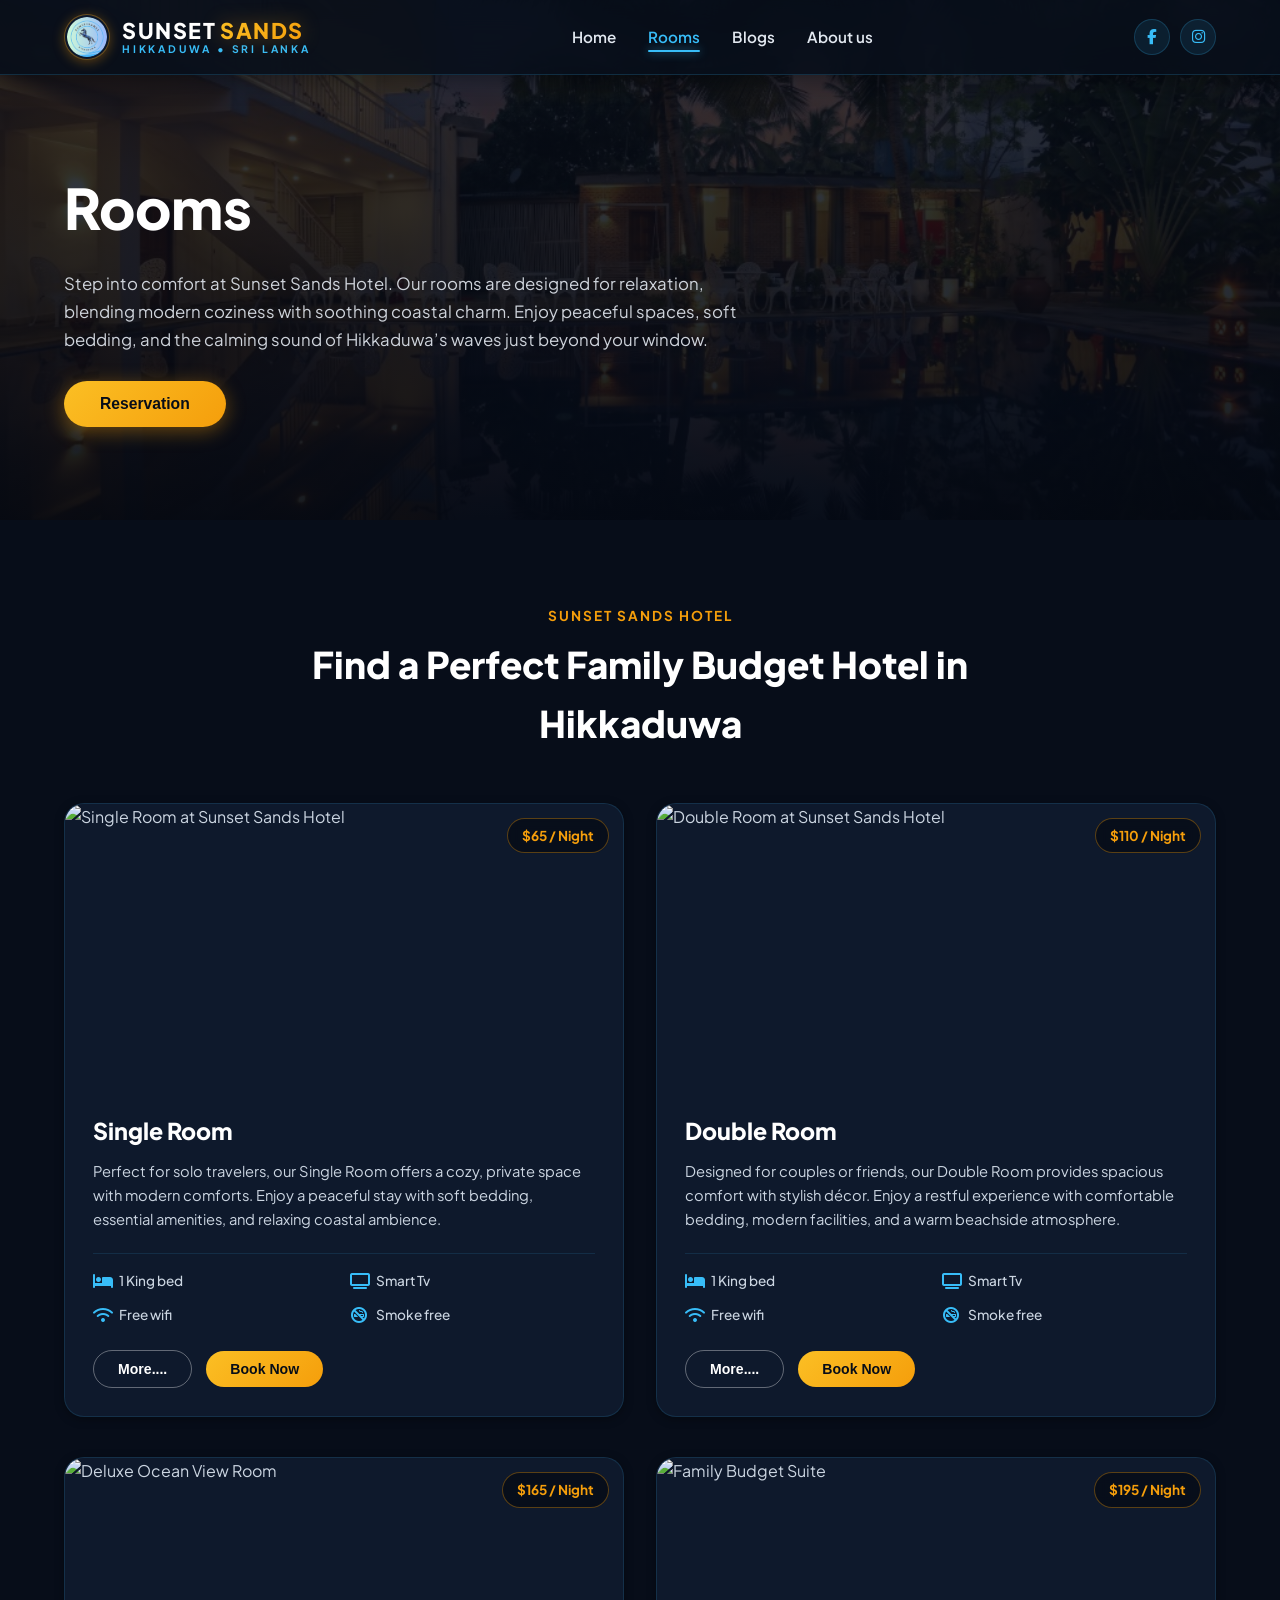
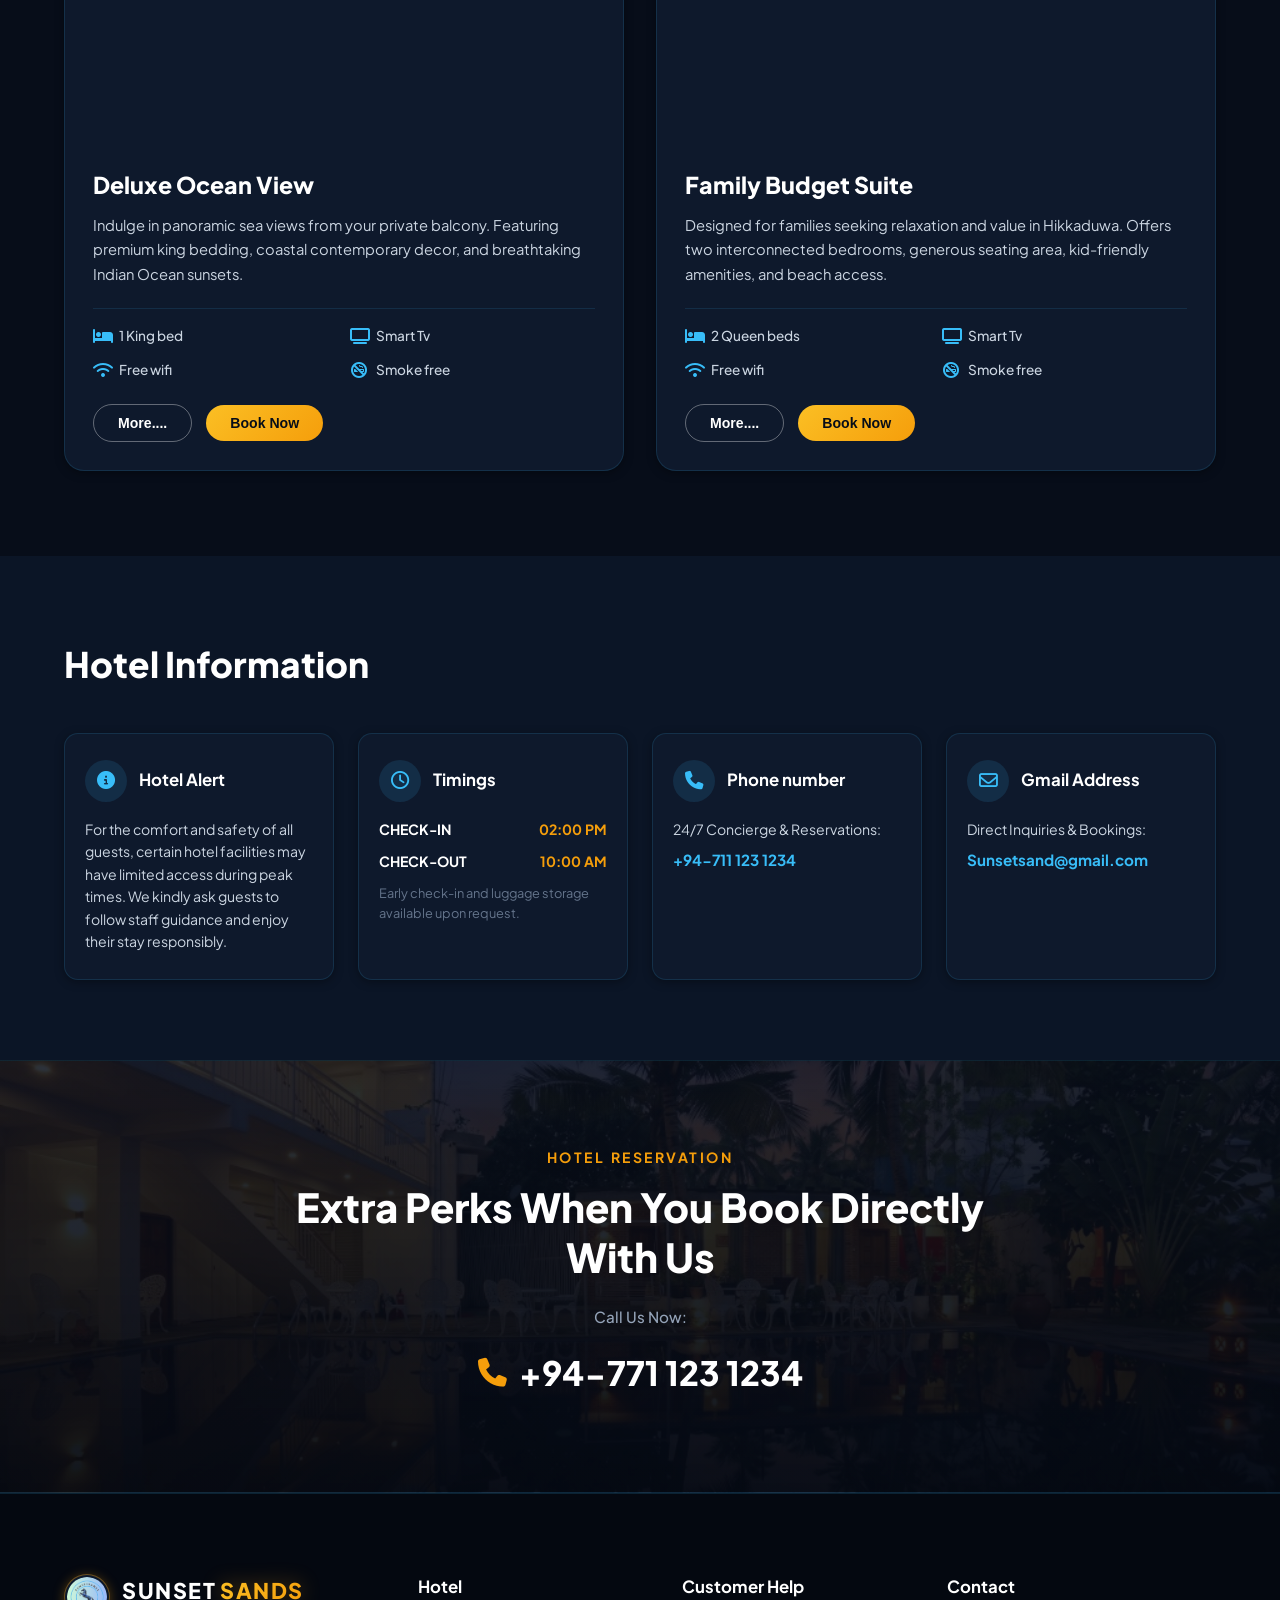
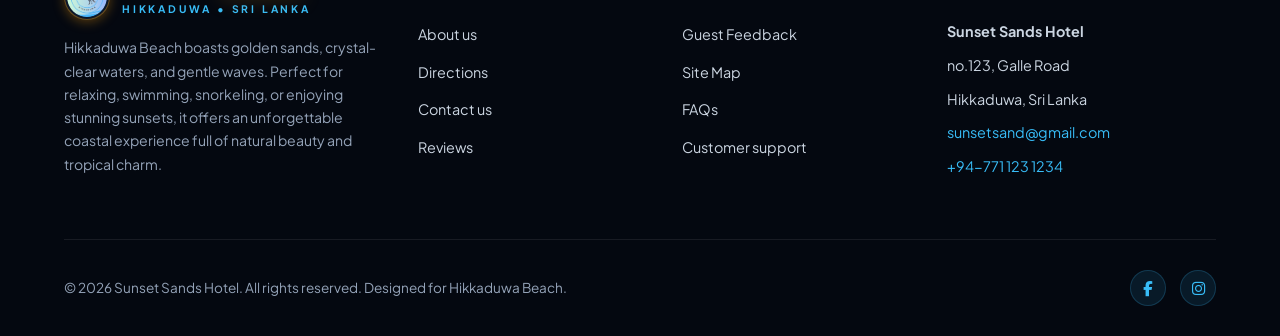
==== commit 76e9d8af: "home Screen drawer changes" ====
--- a/rooms.html
+++ b/rooms.html
@@ -72,7 +72,7 @@
         <p class="hero-rooms-desc">Step into comfort at Sunset Sands Hotel. Our rooms are designed for relaxation,
           blending modern coziness with soothing coastal charm. Enjoy peaceful spaces, soft bedding, and the calming
           sound of Hikkaduwa’s waves just beyond your window.</p>
-        <button class="btn-pill btn-pill-white btn-reservation">Reservation</button>
+        <button class="btn-pill btn-pill-gold btn-reservation">Reservation</button>
       </div>
     </div>
   </section>
--- a/css/style.css
+++ b/css/style.css
@@ -1,34 +1,58 @@
 /* ==========================================================================
    Sunset Sands Hotel - Hikkaduwa
-   Main Stylesheet - Ocean Blue Theme & Light Blue Bar
+   Main Stylesheet - Luxury Dark Beach & Coastal Theme
+   Matching Twilight, Sunset, Poolside & Beach Imagery
    Fully Responsive for Mobile, iPad 10 (820px), Tablet & Desktop
    ========================================================================== */
 
 :root {
-  /* Ocean Blue Theme Colors matching the Hotel Logo */
-  --primary-color: #0084ff;
-  --primary-hover: #0066cc;
-  --primary-dark: #004d99;
-  --primary-light: #eaf4ff;
-  --light-blue-bar: rgba(224, 242, 254, 0.94);
-  --light-blue-border: rgba(56, 182, 255, 0.4);
-  --primary-gradient: linear-gradient(135deg, #0084ff 0%, #0056b3 100%);
-  --secondary-color: #0c2340;
-  --ocean-cyan: #22d3ee;
-  --sky-blue: #38b6ff;
-  --accent-blue: #0284c7;
-  --dark-bg: #0d1726;
-  --darker-bg: #070d17;
-  --card-dark: #111d30;
-  --text-dark: #1a222e;
-  --text-muted: #596780;
-  --text-light: #f5f9ff;
-  --bg-light: #f6f9fc;
-  --card-bg: #ffffff;
-  --border-color: #e2e8f0;
-  --shadow-sm: 0 2px 8px rgba(0, 102, 204, 0.06);
-  --shadow-md: 0 6px 20px rgba(0, 77, 153, 0.1);
-  --shadow-lg: 0 14px 34px rgba(0, 51, 102, 0.16);
+  /* Luxury Dark Coastal & Beach Palette */
+  --primary-color: #38bdf8;          /* Bright ocean cyan / azure */
+  --primary-hover: #0ea5e9;
+  --primary-dark: #0284c7;
+  --primary-light: rgba(56, 189, 248, 0.12);
+  --primary-gradient: linear-gradient(135deg, #38bdf8 0%, #0284c7 100%);
+
+  /* Warm Sunset Gold / Amber (from glowing lanterns, Sunset Sands sign, sunset sky) */
+  --gold-accent: #f59e0b;
+  --gold-hover: #fbbf24;
+  --gold-gradient: linear-gradient(135deg, #fbbf24 0%, #f59e0b 100%);
+  --gold-glow: 0 0 20px rgba(245, 158, 11, 0.35);
+
+  /* Deep Oceanic Dark Backgrounds */
+  --dark-bg: #070d19;                /* Main site dark background (deep midnight ocean) */
+  --darker-bg: #040810;              /* Deepest navy for footer, header scrolled */
+  --section-alt-bg: #0b1526;         /* Alternating section background */
+  --card-bg: #0e192c;                /* Dark coastal card background */
+  --card-hover-bg: #13223b;
+  --card-border: rgba(56, 189, 248, 0.14);
+  --card-border-gold: rgba(245, 158, 11, 0.2);
+
+  /* Header & Navigation */
+  --header-bg: rgba(7, 14, 26, 0.88);
+  --header-scrolled: rgba(5, 10, 20, 0.98);
+  --header-border: rgba(56, 189, 248, 0.18);
+
+  /* Typography Colors */
+  --text-primary: #f8fafc;           /* Crisp clean white for headings */
+  --text-secondary: #cbd5e1;         /* Readable silver-blue for main text */
+  --text-muted: #94a3b8;             /* Soft slate for secondary text */
+  --text-dim: #64748b;               /* Subtle labels */
+
+  /* Legacy variable mappings for seamless compatibility */
+  --secondary-color: #f8fafc;        /* Heading color was secondary-color, now light */
+  --text-dark: #cbd5e1;              /* Body text color */
+  --bg-light: #070d19;               /* Replaced light bg with dark */
+  --border-color: rgba(56, 189, 248, 0.14);
+
+  /* Shadows & Glows */
+  --shadow-sm: 0 2px 10px rgba(0, 0, 0, 0.35);
+  --shadow-md: 0 8px 24px rgba(0, 0, 0, 0.45);
+  --shadow-lg: 0 16px 40px rgba(0, 0, 0, 0.6);
+  --shadow-cyan-glow: 0 0 24px rgba(56, 189, 248, 0.25);
+  --shadow-gold-glow: 0 0 24px rgba(245, 158, 11, 0.3);
+
+  /* Radius & Transitions */
   --radius-sm: 8px;
   --radius-md: 14px;
   --radius-lg: 20px;
@@ -51,8 +75,8 @@
 
 body {
   font-family: var(--font-main);
-  color: var(--text-dark);
-  background-color: var(--bg-light);
+  color: var(--text-secondary);
+  background-color: var(--dark-bg);
   line-height: 1.6;
   overflow-x: hidden;
   width: 100%;
@@ -82,7 +106,7 @@
 }
 
 /* ==========================================================================
-   Header & Navigation - Light Blue Bar
+   Header & Navigation - Luxury Dark Glass Bar
    ========================================================================== */
 
 .site-header {
@@ -92,19 +116,19 @@
   width: 100%;
   z-index: 1000;
   padding: 14px 0;
-  background: var(--light-blue-bar);
-  backdrop-filter: blur(14px);
-  -webkit-backdrop-filter: blur(14px);
-  border-bottom: 1.5px solid var(--light-blue-border);
-  box-shadow: 0 4px 20px rgba(0, 77, 153, 0.1);
+  background: var(--header-bg);
+  backdrop-filter: blur(16px);
+  -webkit-backdrop-filter: blur(16px);
+  border-bottom: 1.5px solid var(--header-border);
+  box-shadow: 0 4px 25px rgba(0, 0, 0, 0.4);
   transition: background-color 0.3s ease, padding 0.3s ease, box-shadow 0.3s ease, border-color 0.3s ease;
 }
 
 .site-header.scrolled {
   position: fixed;
-  background: rgba(235, 246, 255, 0.98);
-  box-shadow: 0 6px 25px rgba(0, 102, 204, 0.16);
-  border-bottom-color: rgba(0, 132, 255, 0.3);
+  background: var(--header-scrolled);
+  box-shadow: 0 6px 30px rgba(0, 0, 0, 0.6);
+  border-bottom-color: rgba(245, 158, 11, 0.25);
   padding: 10px 0;
 }
 
@@ -126,16 +150,17 @@
   height: 46px;
   border-radius: 50%;
   object-fit: cover;
-  box-shadow: 0 2px 10px rgba(0, 132, 255, 0.35);
-  transition: var(--transition);
-  background-color: #ffffff;
+  box-shadow: 0 2px 12px rgba(245, 158, 11, 0.35);
+  transition: var(--transition);
+  background-color: #0c182b;
   padding: 2px;
-  border: 1px solid rgba(0, 132, 255, 0.2);
+  border: 1.5px solid rgba(245, 158, 11, 0.4);
 }
 
 .logo:hover .site-logo-img {
   transform: rotate(6deg) scale(1.06);
-  box-shadow: 0 4px 16px rgba(0, 132, 255, 0.55);
+  box-shadow: 0 4px 18px rgba(245, 158, 11, 0.6);
+  border-color: var(--gold-accent);
 }
 
 .logo-text-wrap {
@@ -147,24 +172,25 @@
   font-size: 1.35rem;
   font-weight: 800;
   letter-spacing: 1.5px;
-  color: var(--secondary-color);
+  color: #ffffff;
   display: inline-flex;
   align-items: center;
   gap: 4px;
 }
 
 .logo-main span {
-  color: var(--primary-color);
-  background: linear-gradient(135deg, #0084ff 0%, #0056b3 100%);
+  color: var(--gold-accent);
+  background: var(--gold-gradient);
   -webkit-background-clip: text;
   -webkit-text-fill-color: transparent;
+  filter: drop-shadow(0 0 10px rgba(245, 158, 11, 0.4));
 }
 
 .logo-sub {
   font-size: 0.65rem;
   font-weight: 700;
   letter-spacing: 2.8px;
-  color: #0284c7;
+  color: var(--primary-color);
   text-transform: uppercase;
   margin-top: 2px;
 }
@@ -176,7 +202,7 @@
 }
 
 .nav-link {
-  color: var(--secondary-color);
+  color: #e2e8f0;
   font-size: 0.95rem;
   font-weight: 600;
   position: relative;
@@ -192,8 +218,8 @@
   width: 0;
   height: 2.5px;
   border-radius: 2px;
-  background: var(--sky-blue);
-  box-shadow: 0 0 8px rgba(56, 182, 255, 0.7);
+  background: var(--primary-color);
+  box-shadow: 0 0 10px rgba(56, 189, 248, 0.8);
   transition: width 0.3s ease;
 }
 
@@ -223,28 +249,29 @@
   width: 36px;
   height: 36px;
   border-radius: 50%;
-  background: rgba(0, 132, 255, 0.12);
+  background: rgba(56, 189, 248, 0.1);
   display: flex;
   align-items: center;
   justify-content: center;
-  color: #0077e6;
+  color: var(--primary-color);
   font-size: 0.95rem;
   transition: var(--transition);
-  border: 1px solid rgba(0, 132, 255, 0.2);
+  border: 1px solid rgba(56, 189, 248, 0.2);
 }
 
 .social-icon:hover {
-  background: var(--primary-color);
+  background: var(--gold-gradient);
   transform: translateY(-2px);
-  color: #ffffff;
-  box-shadow: 0 4px 14px rgba(0, 132, 255, 0.45);
+  color: #070d18;
+  border-color: transparent;
+  box-shadow: 0 4px 16px rgba(245, 158, 11, 0.5);
 }
 
 .mobile-toggle {
   display: none;
-  background: rgba(0, 132, 255, 0.12);
-  border: 1px solid rgba(0, 132, 255, 0.25);
-  color: var(--secondary-color);
+  background: rgba(56, 189, 248, 0.12);
+  border: 1px solid rgba(56, 189, 248, 0.25);
+  color: #ffffff;
   font-size: 1.3rem;
   cursor: pointer;
   padding: 8px 12px;
@@ -254,11 +281,11 @@
 
 .mobile-toggle:hover {
   background: var(--primary-color);
-  color: #ffffff;
+  color: #070d18;
 }
 
 /* ==========================================================================
-   Hero Section with Full Interactive Slider
+   Hero Section with Full Interactive Slider (Front Screen Drawer)
    ========================================================================== */
 
 .hero-slider-container {
@@ -308,10 +335,11 @@
   width: 100%;
   height: 100%;
   background: linear-gradient(135deg,
-      rgba(10, 24, 46, 0.72) 0%,
-      rgba(7, 15, 28, 0.84) 60%,
-      rgba(3, 10, 20, 0.88) 100%);
+      rgba(7, 13, 26, 0.65) 0%,
+      rgba(5, 10, 20, 0.82) 60%,
+      rgba(3, 7, 14, 0.90) 100%);
   z-index: 1;
+  transition: background 0.8s ease;
 }
 
 .hero-slide .container {
@@ -327,7 +355,7 @@
 .hero-subtitle {
   font-size: 1.05rem;
   font-weight: 700;
-  color: var(--sky-blue);
+  color: var(--gold-hover);
   margin-bottom: 12px;
   letter-spacing: 2px;
   text-transform: uppercase;
@@ -335,6 +363,7 @@
   opacity: 0;
   transform: translateY(20px);
   transition: all 0.6s ease 0.2s;
+  text-shadow: 0 0 12px rgba(245, 158, 11, 0.4);
 }
 
 .hero-title {
@@ -343,7 +372,7 @@
   line-height: 1.15;
   margin-bottom: 20px;
   color: #ffffff;
-  text-shadow: 0 4px 18px rgba(0, 0, 0, 0.5);
+  text-shadow: 0 4px 20px rgba(0, 0, 0, 0.7);
   opacity: 0;
   transform: translateY(24px);
   transition: all 0.6s ease 0.35s;
@@ -352,11 +381,12 @@
 .hero-desc {
   font-size: 1.08rem;
   line-height: 1.68;
-  color: rgba(235, 245, 255, 0.92);
+  color: rgba(226, 232, 240, 0.92);
   margin-bottom: 34px;
   opacity: 0;
   transform: translateY(26px);
   transition: all 0.6s ease 0.5s;
+  text-shadow: 0 2px 8px rgba(0, 0, 0, 0.5);
 }
 
 .hero-actions {
@@ -383,38 +413,54 @@
   gap: 10px;
   padding: 14px 36px;
   border-radius: var(--radius-pill);
-  font-weight: 600;
+  font-weight: 700;
   font-size: 0.98rem;
   cursor: pointer;
   border: none;
   transition: var(--transition);
 }
 
+.btn-pill-gold {
+  background: var(--gold-gradient);
+  color: #070d18;
+  font-weight: 700;
+  box-shadow: 0 4px 20px rgba(245, 158, 11, 0.4);
+}
+
+.btn-pill-gold:hover {
+  background: linear-gradient(135deg, #f59e0b 0%, #d97706 100%);
+  color: #ffffff;
+  transform: translateY(-3px);
+  box-shadow: 0 8px 28px rgba(245, 158, 11, 0.6);
+}
+
 .btn-pill-white {
   background-color: #ffffff;
-  color: var(--secondary-color);
-  box-shadow: 0 4px 18px rgba(0, 0, 0, 0.2);
+  color: #070d18;
+  font-weight: 700;
+  box-shadow: 0 4px 18px rgba(0, 0, 0, 0.4);
 }
 
 .btn-pill-white:hover {
-  background: var(--primary-gradient);
-  color: #ffffff;
+  background: var(--gold-gradient);
+  color: #070d18;
   transform: translateY(-3px);
-  box-shadow: 0 8px 25px rgba(0, 132, 255, 0.45);
+  box-shadow: 0 8px 25px rgba(245, 158, 11, 0.5);
 }
 
 .btn-pill-outline {
-  background-color: transparent;
-  color: var(--secondary-color);
-  border: 1.8px solid var(--secondary-color);
+  background-color: rgba(7, 13, 26, 0.35);
+  backdrop-filter: blur(8px);
+  color: #ffffff;
+  border: 1.8px solid rgba(255, 255, 255, 0.7);
 }
 
 .btn-pill-outline:hover {
-  background-color: var(--primary-color);
+  background-color: rgba(56, 189, 248, 0.2);
   border-color: var(--primary-color);
-  color: #ffffff;
+  color: var(--primary-color);
   transform: translateY(-2px);
-  box-shadow: 0 6px 18px rgba(0, 132, 255, 0.35);
+  box-shadow: 0 0 20px rgba(56, 189, 248, 0.4);
 }
 
 /* Hero Slider Controls */
@@ -426,9 +472,9 @@
   width: 48px;
   height: 48px;
   border-radius: 50%;
-  background: rgba(224, 242, 254, 0.25);
-  backdrop-filter: blur(8px);
-  border: 1px solid rgba(255, 255, 255, 0.3);
+  background: rgba(7, 14, 26, 0.6);
+  backdrop-filter: blur(10px);
+  border: 1px solid rgba(56, 189, 248, 0.3);
   color: #ffffff;
   display: flex;
   align-items: center;
@@ -439,9 +485,10 @@
 }
 
 .hero-slider-nav:hover {
-  background: var(--primary-color);
-  color: #ffffff;
-  box-shadow: 0 0 16px rgba(0, 132, 255, 0.6);
+  background: var(--gold-gradient);
+  color: #070d18;
+  border-color: transparent;
+  box-shadow: 0 0 20px rgba(245, 158, 11, 0.6);
   transform: translateY(-50%) scale(1.08);
 }
 
@@ -468,7 +515,7 @@
   width: 10px;
   height: 10px;
   border-radius: 50%;
-  background: rgba(255, 255, 255, 0.5);
+  background: rgba(255, 255, 255, 0.4);
   border: none;
   cursor: pointer;
   transition: var(--transition);
@@ -477,8 +524,8 @@
 .hero-dot.active {
   width: 32px;
   border-radius: 14px;
-  background: var(--sky-blue);
-  box-shadow: 0 0 12px rgba(56, 182, 255, 0.8);
+  background: var(--gold-accent);
+  box-shadow: 0 0 14px rgba(245, 158, 11, 0.8);
 }
 
 /* ==========================================================================
@@ -490,8 +537,8 @@
   min-height: 520px;
   display: flex;
   align-items: center;
-  background: linear-gradient(rgba(10, 24, 46, 0.68), rgba(7, 15, 28, 0.85)),
-    url('https://images.unsplash.com/photo-1590490360182-c33d57733427?q=80&w=1920&auto=format&fit=crop') center/cover no-repeat;
+  background: linear-gradient(rgba(7, 13, 26, 0.78), rgba(4, 8, 16, 0.92)),
+    url('../images/hero-pool-twilight.jpg') center/cover no-repeat;
   color: #ffffff;
   padding: 140px 0 70px;
 }
@@ -504,12 +551,13 @@
   font-size: 3.5rem;
   font-weight: 800;
   margin-bottom: 18px;
+  color: #ffffff;
 }
 
 .hero-rooms-desc {
   font-size: 1.05rem;
   line-height: 1.65;
-  color: rgba(235, 245, 255, 0.9);
+  color: rgba(226, 232, 240, 0.9);
   margin-bottom: 28px;
 }
 
@@ -519,7 +567,7 @@
 
 .chill-section {
   padding: 90px 0 60px;
-  background-color: #ffffff;
+  background-color: var(--section-alt-bg);
 }
 
 .chill-grid {
@@ -534,7 +582,8 @@
   border-radius: var(--radius-lg);
   overflow: hidden;
   box-shadow: var(--shadow-lg);
-  background-color: #e2e8f0;
+  background-color: #070d18;
+  border: 1px solid var(--card-border);
   aspect-ratio: 1 / 1;
 }
 
@@ -582,7 +631,7 @@
   width: 8px;
   height: 8px;
   border-radius: 50%;
-  background-color: rgba(255, 255, 255, 0.6);
+  background-color: rgba(255, 255, 255, 0.4);
   cursor: pointer;
   transition: var(--transition);
   border: none;
@@ -591,8 +640,8 @@
 .slider-dot.active {
   width: 26px;
   border-radius: 12px;
-  background-color: var(--primary-color);
-  box-shadow: 0 0 10px rgba(0, 132, 255, 0.7);
+  background-color: var(--gold-accent);
+  box-shadow: 0 0 12px rgba(245, 158, 11, 0.8);
 }
 
 .chill-text {
@@ -603,13 +652,13 @@
   font-size: 2.3rem;
   font-weight: 800;
   line-height: 1.25;
-  color: var(--secondary-color);
+  color: #ffffff;
   margin-bottom: 22px;
 }
 
 .chill-desc {
   font-size: 0.98rem;
-  color: var(--text-muted);
+  color: var(--text-secondary);
   line-height: 1.7;
   margin-bottom: 18px;
 }
@@ -620,7 +669,7 @@
 
 .stats-section {
   padding: 50px 0 70px;
-  background-color: #ffffff;
+  background-color: var(--dark-bg);
 }
 
 .stats-grid {
@@ -633,23 +682,24 @@
 .stat-item {
   padding: 24px 10px;
   border-radius: var(--radius-md);
-  background: var(--bg-light);
-  border: 1px solid var(--border-color);
+  background: var(--card-bg);
+  border: 1px solid var(--card-border);
   transition: var(--transition);
 }
 
 .stat-item:hover {
   transform: translateY(-4px);
-  border-color: #b9d9fe;
+  border-color: rgba(245, 158, 11, 0.4);
   box-shadow: var(--shadow-md);
 }
 
 .stat-number {
   font-size: 2.8rem;
   font-weight: 800;
-  color: var(--primary-color);
+  color: var(--gold-accent);
   line-height: 1;
   margin-bottom: 8px;
+  text-shadow: var(--gold-glow);
 }
 
 .stat-label {
@@ -657,7 +707,7 @@
   font-weight: 700;
   letter-spacing: 1.5px;
   text-transform: uppercase;
-  color: var(--secondary-color);
+  color: var(--text-muted);
 }
 
 /* ==========================================================================
@@ -666,7 +716,7 @@
 
 .reach-section {
   padding: 70px 0 90px;
-  background-color: var(--bg-light);
+  background-color: var(--section-alt-bg);
 }
 
 .reach-header {
@@ -679,7 +729,7 @@
 .reach-title {
   font-size: 2.2rem;
   font-weight: 800;
-  color: var(--secondary-color);
+  color: #ffffff;
   margin-bottom: 6px;
 }
 
@@ -692,8 +742,8 @@
   border-radius: var(--radius-lg);
   overflow: hidden;
   box-shadow: var(--shadow-md);
-  border: 1px solid var(--border-color);
-  background-color: #ffffff;
+  border: 1px solid var(--card-border);
+  background-color: #070d18;
   position: relative;
 }
 
@@ -701,14 +751,34 @@
   width: 100%;
   height: 400px;
   z-index: 1;
+}
+
+.leaflet-tile-pane {
+  filter: brightness(0.78) contrast(1.15) invert(0.92) hue-rotate(185deg);
+}
+
+.leaflet-popup-content-wrapper,
+.leaflet-popup-tip {
+  background: #0c182b !important;
+  color: #f8fafc !important;
+  box-shadow: 0 4px 20px rgba(0, 0, 0, 0.6) !important;
+  border: 1px solid rgba(56, 189, 248, 0.25) !important;
+}
+
+.leaflet-popup-content strong {
+  color: #ffffff !important;
+}
+
+.leaflet-popup-content span {
+  color: #94a3b8 !important;
 }
 
 .map-pin-card {
   position: absolute;
   top: 18px;
   left: 18px;
-  background: rgba(255, 255, 255, 0.96);
-  backdrop-filter: blur(8px);
+  background: rgba(11, 21, 38, 0.95);
+  backdrop-filter: blur(10px);
   padding: 12px 18px;
   border-radius: var(--radius-sm);
   box-shadow: var(--shadow-md);
@@ -716,7 +786,8 @@
   display: flex;
   align-items: center;
   gap: 12px;
-  border-left: 4px solid var(--primary-color);
+  border: 1px solid rgba(56, 189, 248, 0.25);
+  border-left: 4px solid var(--gold-accent);
 }
 
 .map-pin-card img {
@@ -728,7 +799,7 @@
 .map-pin-title {
   font-size: 0.9rem;
   font-weight: 700;
-  color: var(--secondary-color);
+  color: #ffffff;
 }
 
 .map-pin-sub {
@@ -742,7 +813,7 @@
 
 .facilities-section {
   padding: 80px 0;
-  background-color: #ffffff;
+  background-color: var(--dark-bg);
   text-align: center;
 }
 
@@ -754,7 +825,7 @@
 .section-title {
   font-size: 2.2rem;
   font-weight: 800;
-  color: var(--secondary-color);
+  color: #ffffff;
   margin-bottom: 12px;
 }
 
@@ -786,27 +857,21 @@
   width: 72px;
   height: 72px;
   border-radius: 50%;
-  background: var(--primary-light);
+  background: rgba(56, 189, 248, 0.1);
   display: flex;
   align-items: center;
   justify-content: center;
   color: var(--primary-color);
   font-size: 1.8rem;
   transition: var(--transition);
-  border: 1px solid rgba(0, 132, 255, 0.15);
+  border: 1px solid rgba(56, 189, 248, 0.2);
 }
 
 .facility-card:hover .facility-icon-wrap {
-  background: var(--primary-gradient);
-  color: #ffffff;
-  box-shadow: 0 8px 24px rgba(0, 132, 255, 0.35);
+  background: var(--gold-gradient);
+  color: #070d18;
+  box-shadow: 0 8px 24px rgba(245, 158, 11, 0.45);
   border-color: transparent;
-}
-
-.facility-name {
-  font-size: 0.95rem;
-  font-weight: 700;
-  color: var(--secondary-color);
 }
 
 /* ==========================================================================
@@ -815,7 +880,7 @@
 
 .downsouth-section {
   padding: 85px 0;
-  background-color: var(--bg-light);
+  background-color: var(--section-alt-bg);
 }
 
 .downsouth-header {
@@ -828,13 +893,13 @@
 .downsouth-title {
   font-size: 2.2rem;
   font-weight: 800;
-  color: var(--secondary-color);
+  color: #ffffff;
 }
 
 .see-all-link {
   font-size: 0.95rem;
   font-weight: 700;
-  color: var(--primary-color);
+  color: var(--gold-accent);
   display: inline-flex;
   align-items: center;
   gap: 6px;
@@ -843,7 +908,7 @@
 }
 
 .see-all-link:hover {
-  color: var(--primary-hover);
+  color: var(--gold-hover);
   gap: 10px;
 }
 
@@ -854,11 +919,11 @@
 }
 
 .downsouth-card {
-  background-color: #ffffff;
+  background-color: var(--card-bg);
   border-radius: var(--radius-lg);
   overflow: hidden;
   box-shadow: var(--shadow-sm);
-  border: 1px solid var(--border-color);
+  border: 1px solid var(--card-border);
   transition: var(--transition);
   display: flex;
   flex-direction: column;
@@ -867,7 +932,7 @@
 .downsouth-card:hover {
   transform: translateY(-6px);
   box-shadow: var(--shadow-lg);
-  border-color: #bcd9fd;
+  border-color: rgba(56, 189, 248, 0.4);
 }
 
 .downsouth-img {
@@ -897,13 +962,13 @@
 .downsouth-card-title {
   font-size: 1.15rem;
   font-weight: 700;
-  color: var(--secondary-color);
+  color: #ffffff;
   margin-bottom: 10px;
 }
 
 .downsouth-card-desc {
   font-size: 0.88rem;
-  color: var(--text-muted);
+  color: var(--text-secondary);
   line-height: 1.6;
   margin-bottom: 20px;
   flex-grow: 1;
@@ -921,7 +986,7 @@
 }
 
 .learn-more-link:hover {
-  color: var(--primary-dark);
+  color: var(--gold-accent);
   gap: 10px;
 }
 
@@ -931,7 +996,7 @@
 
 .testimonials-section {
   padding: 90px 0;
-  background-color: #ffffff;
+  background-color: var(--dark-bg);
 }
 
 .testimonials-header {
@@ -949,16 +1014,16 @@
   display: flex;
   align-items: center;
   gap: 20px;
-  background-color: var(--bg-light);
-  border: 1px solid var(--border-color);
+  background-color: var(--card-bg);
+  border: 1px solid var(--card-border);
   padding: 16px 24px;
   border-radius: var(--radius-md);
-  border-left: 4px solid var(--primary-color);
+  border-left: 4px solid var(--gold-accent);
 }
 
 .score-main {
   text-align: center;
-  border-right: 1px solid var(--border-color);
+  border-right: 1px solid var(--card-border);
   padding-right: 20px;
 }
 
@@ -966,7 +1031,7 @@
   font-size: 2.2rem;
   font-weight: 800;
   line-height: 1;
-  color: var(--secondary-color);
+  color: #ffffff;
 }
 
 .score-label {
@@ -982,11 +1047,11 @@
   gap: 4px;
   font-size: 0.82rem;
   font-weight: 600;
-  color: var(--secondary-color);
+  color: #e2e8f0;
 }
 
 .score-stars {
-  color: #f59e0b;
+  color: var(--gold-accent);
   font-size: 0.85rem;
 }
 
@@ -997,8 +1062,8 @@
 }
 
 .testimonial-card {
-  background-color: var(--bg-light);
-  border: 1px solid var(--border-color);
+  background-color: var(--card-bg);
+  border: 1px solid var(--card-border);
   border-radius: var(--radius-md);
   padding: 26px;
   display: flex;
@@ -1010,11 +1075,11 @@
 .testimonial-card:hover {
   transform: translateY(-4px);
   box-shadow: var(--shadow-md);
-  border-color: #b6d7fd;
+  border-color: rgba(245, 158, 11, 0.4);
 }
 
 .testimonial-stars {
-  color: #f59e0b;
+  color: var(--gold-accent);
   font-size: 0.88rem;
   margin-bottom: 14px;
   display: flex;
@@ -1023,7 +1088,7 @@
 
 .testimonial-quote {
   font-size: 0.92rem;
-  color: #334155;
+  color: #cbd5e1;
   line-height: 1.6;
   font-style: italic;
   margin-bottom: 20px;
@@ -1040,7 +1105,7 @@
   height: 40px;
   border-radius: 50%;
   object-fit: cover;
-  background-color: var(--primary-light);
+  background-color: rgba(56, 189, 248, 0.12);
   display: flex;
   align-items: center;
   justify-content: center;
@@ -1051,7 +1116,7 @@
 .author-name {
   font-size: 0.92rem;
   font-weight: 700;
-  color: var(--secondary-color);
+  color: #ffffff;
 }
 
 /* ==========================================================================
@@ -1060,14 +1125,14 @@
 
 .gallery-section {
   padding: 80px 0;
-  background-color: var(--bg-light);
+  background-color: var(--section-alt-bg);
   text-align: center;
 }
 
 .gallery-title {
   font-size: 2.2rem;
   font-weight: 800;
-  color: var(--secondary-color);
+  color: #ffffff;
   margin-bottom: 40px;
 }
 
@@ -1084,7 +1149,8 @@
   aspect-ratio: 4 / 3;
   cursor: pointer;
   box-shadow: var(--shadow-sm);
-  border: 1px solid var(--border-color);
+  border: 1px solid var(--card-border);
+  background-color: #070d18;
 }
 
 .gallery-item img {
@@ -1100,7 +1166,7 @@
   left: 0;
   width: 100%;
   height: 100%;
-  background: rgba(13, 23, 38, 0.5);
+  background: rgba(7, 13, 26, 0.7);
   display: flex;
   align-items: center;
   justify-content: center;
@@ -1109,7 +1175,7 @@
 }
 
 .gallery-overlay i {
-  color: #ffffff;
+  color: var(--gold-accent);
   font-size: 2rem;
   transform: scale(0.7);
   transition: transform 0.3s ease;
@@ -1133,7 +1199,7 @@
 
 .rooms-section {
   padding: 85px 0;
-  background-color: #ffffff;
+  background-color: var(--dark-bg);
 }
 
 .rooms-section-header {
@@ -1147,14 +1213,14 @@
   font-weight: 700;
   letter-spacing: 2px;
   text-transform: uppercase;
-  color: var(--primary-color);
+  color: var(--gold-accent);
   margin-bottom: 8px;
 }
 
 .rooms-main-title {
   font-size: 2.3rem;
   font-weight: 800;
-  color: var(--secondary-color);
+  color: #ffffff;
 }
 
 .rooms-grid {
@@ -1164,10 +1230,10 @@
 }
 
 .room-card {
-  background: #ffffff;
+  background: var(--card-bg);
   border-radius: var(--radius-lg);
   overflow: hidden;
-  border: 1px solid var(--border-color);
+  border: 1px solid var(--card-border);
   box-shadow: var(--shadow-sm);
   transition: var(--transition);
   display: flex;
@@ -1177,7 +1243,7 @@
 .room-card:hover {
   transform: translateY(-6px);
   box-shadow: var(--shadow-lg);
-  border-color: #bcd9fd;
+  border-color: rgba(56, 189, 248, 0.4);
 }
 
 .room-img-wrap {
@@ -1202,10 +1268,10 @@
   position: absolute;
   top: 14px;
   right: 14px;
-  background: rgba(13, 23, 38, 0.85);
+  background: rgba(7, 14, 26, 0.92);
   backdrop-filter: blur(6px);
-  color: #38b6ff;
-  border: 1px solid rgba(56, 182, 255, 0.3);
+  color: var(--gold-accent);
+  border: 1px solid rgba(245, 158, 11, 0.35);
   padding: 6px 14px;
   border-radius: var(--radius-pill);
   font-size: 0.85rem;
@@ -1222,13 +1288,13 @@
 .room-title {
   font-size: 1.45rem;
   font-weight: 800;
-  color: var(--secondary-color);
+  color: #ffffff;
   margin-bottom: 10px;
 }
 
 .room-desc {
   font-size: 0.92rem;
-  color: var(--text-muted);
+  color: var(--text-secondary);
   line-height: 1.65;
   margin-bottom: 22px;
   flex-grow: 1;
@@ -1240,7 +1306,7 @@
   gap: 12px;
   margin-bottom: 24px;
   padding-top: 16px;
-  border-top: 1px solid #f0f4f8;
+  border-top: 1px solid rgba(56, 189, 248, 0.12);
 }
 
 .amenity-item {
@@ -1248,7 +1314,7 @@
   align-items: center;
   gap: 8px;
   font-size: 0.85rem;
-  color: #334155;
+  color: #cbd5e1;
   font-weight: 500;
 }
 
@@ -1271,15 +1337,16 @@
   border-radius: var(--radius-pill);
   font-size: 0.88rem;
   font-weight: 600;
-  border: 1.8px solid var(--secondary-color);
+  border: 1.8px solid rgba(255, 255, 255, 0.35);
   background: transparent;
-  color: var(--secondary-color);
+  color: #ffffff;
   cursor: pointer;
   transition: var(--transition);
 }
 
 .btn-more:hover {
-  background: var(--secondary-color);
+  background: rgba(255, 255, 255, 0.12);
+  border-color: #ffffff;
   color: #ffffff;
 }
 
@@ -1287,18 +1354,18 @@
   padding: 10px 24px;
   border-radius: var(--radius-pill);
   font-size: 0.88rem;
-  font-weight: 600;
-  border: 1.8px solid var(--primary-color);
-  background: var(--primary-gradient);
-  color: #ffffff;
+  font-weight: 700;
+  border: none;
+  background: var(--gold-gradient);
+  color: #070d18;
   cursor: pointer;
   transition: var(--transition);
 }
 
 .btn-book-room:hover {
-  background: var(--primary-hover);
-  border-color: var(--primary-hover);
-  box-shadow: 0 4px 16px rgba(0, 132, 255, 0.4);
+  background: linear-gradient(135deg, #f59e0b 0%, #d97706 100%);
+  color: #ffffff;
+  box-shadow: 0 4px 18px rgba(245, 158, 11, 0.5);
 }
 
 /* ==========================================================================
@@ -1307,13 +1374,13 @@
 
 .hotel-info-section {
   padding: 80px 0;
-  background-color: var(--bg-light);
+  background-color: var(--section-alt-bg);
 }
 
 .hotel-info-title {
   font-size: 2.2rem;
   font-weight: 800;
-  color: var(--secondary-color);
+  color: #ffffff;
   margin-bottom: 40px;
 }
 
@@ -1324,8 +1391,8 @@
 }
 
 .info-card {
-  background: #ffffff;
-  border: 1px solid var(--border-color);
+  background: var(--card-bg);
+  border: 1px solid var(--card-border);
   border-radius: var(--radius-md);
   padding: 26px 20px;
   box-shadow: var(--shadow-sm);
@@ -1337,7 +1404,7 @@
 .info-card:hover {
   transform: translateY(-4px);
   box-shadow: var(--shadow-md);
-  border-color: #b6d7fd;
+  border-color: rgba(56, 189, 248, 0.4);
 }
 
 .info-card-header {
@@ -1351,7 +1418,7 @@
   width: 42px;
   height: 42px;
   border-radius: 50%;
-  background: var(--primary-light);
+  background: rgba(56, 189, 248, 0.12);
   display: flex;
   align-items: center;
   justify-content: center;
@@ -1362,12 +1429,12 @@
 .info-card-title {
   font-size: 1.05rem;
   font-weight: 700;
-  color: var(--secondary-color);
+  color: #ffffff;
 }
 
 .info-card-body {
   font-size: 0.88rem;
-  color: var(--text-muted);
+  color: var(--text-secondary);
   line-height: 1.6;
 }
 
@@ -1379,12 +1446,12 @@
 
 .checkin-row span:first-child {
   font-weight: 700;
-  color: var(--secondary-color);
+  color: #ffffff;
 }
 
 .checkin-row span:last-child {
   font-weight: 700;
-  color: var(--primary-color);
+  color: var(--gold-accent);
 }
 
 .contact-link {
@@ -1395,7 +1462,7 @@
 }
 
 .contact-link:hover {
-  color: var(--primary-dark);
+  color: var(--gold-hover);
   text-decoration: underline;
 }
 
@@ -1406,10 +1473,12 @@
 .cta-banner {
   position: relative;
   padding: 85px 0;
-  background: linear-gradient(rgba(10, 24, 46, 0.82), rgba(7, 15, 28, 0.92)),
-    url('https://images.unsplash.com/photo-1571896349842-33c89424de2d?q=80&w=1920&auto=format&fit=crop') center/cover no-repeat;
+  background: linear-gradient(rgba(7, 13, 26, 0.85), rgba(4, 8, 16, 0.94)),
+    url('../images/hero-pool-twilight.jpg') center/cover no-repeat;
   color: #ffffff;
   text-align: center;
+  border-top: 1px solid var(--card-border);
+  border-bottom: 1px solid var(--card-border);
 }
 
 .cta-banner-content {
@@ -1422,7 +1491,7 @@
   font-weight: 700;
   letter-spacing: 2.5px;
   text-transform: uppercase;
-  color: #38b6ff;
+  color: var(--gold-accent);
   margin-bottom: 14px;
 }
 
@@ -1443,7 +1512,7 @@
 
 .cta-call-label {
   font-size: 0.95rem;
-  color: rgba(220, 235, 255, 0.85);
+  color: var(--text-muted);
   font-weight: 500;
 }
 
@@ -1460,13 +1529,14 @@
 }
 
 .cta-phone-btn i {
-  color: #38b6ff;
+  color: var(--gold-accent);
   font-size: 1.8rem;
 }
 
 .cta-phone-btn:hover {
-  color: #38b6ff;
+  color: var(--gold-hover);
   transform: scale(1.03);
+  text-shadow: 0 0 20px rgba(245, 158, 11, 0.5);
 }
 
 /* ==========================================================================
@@ -1477,7 +1547,7 @@
   background-color: var(--darker-bg);
   color: #ffffff;
   padding: 80px 0 30px;
-  border-top: 1px solid rgba(0, 132, 255, 0.15);
+  border-top: 1px solid rgba(56, 189, 248, 0.15);
 }
 
 .footer-top {
@@ -1493,7 +1563,7 @@
 
 .footer-about {
   font-size: 0.88rem;
-  color: rgba(220, 235, 255, 0.7);
+  color: var(--text-muted);
   line-height: 1.65;
   max-width: 320px;
 }
@@ -1514,12 +1584,12 @@
 
 .footer-link {
   font-size: 0.9rem;
-  color: rgba(220, 235, 255, 0.7);
+  color: var(--text-secondary);
   transition: var(--transition);
 }
 
 .footer-link:hover {
-  color: #38b6ff;
+  color: var(--gold-accent);
   padding-left: 5px;
 }
 
@@ -1528,7 +1598,7 @@
   flex-direction: column;
   gap: 10px;
   font-size: 0.9rem;
-  color: rgba(220, 235, 255, 0.7);
+  color: var(--text-secondary);
   line-height: 1.5;
 }
 
@@ -1537,11 +1607,12 @@
 }
 
 .footer-contact-info a {
-  color: #38b6ff;
+  color: var(--primary-color);
   word-break: break-all;
 }
 
 .footer-contact-info a:hover {
+  color: var(--gold-accent);
   text-decoration: underline;
 }
 
@@ -1552,7 +1623,7 @@
   padding-top: 30px;
   border-top: 1px solid rgba(255, 255, 255, 0.08);
   font-size: 0.85rem;
-  color: rgba(220, 235, 255, 0.5);
+  color: var(--text-muted);
 }
 
 .footer-social-icons {
@@ -1571,8 +1642,8 @@
   left: 0;
   width: 100%;
   height: 100%;
-  background: rgba(7, 15, 28, 0.8);
-  backdrop-filter: blur(6px);
+  background: rgba(4, 8, 16, 0.85);
+  backdrop-filter: blur(8px);
   z-index: 2000;
   display: flex;
   align-items: center;
@@ -1589,18 +1660,19 @@
 }
 
 .modal-card {
-  background: #ffffff;
+  background: #0c182b;
   border-radius: var(--radius-lg);
   max-width: 550px;
   width: 100%;
   max-height: 90vh;
   overflow-y: auto;
   position: relative;
-  box-shadow: 0 25px 60px rgba(0, 30, 70, 0.4);
+  box-shadow: 0 25px 60px rgba(0, 0, 0, 0.8);
   transform: translateY(20px);
   transition: transform 0.3s ease;
   padding: 36px;
-  border: 1px solid var(--border-color);
+  border: 1px solid rgba(56, 189, 248, 0.25);
+  color: #ffffff;
 }
 
 .modal-backdrop.active .modal-card {
@@ -1611,7 +1683,7 @@
   position: absolute;
   top: 20px;
   right: 20px;
-  background: #f1f5f9;
+  background: #142440;
   border: none;
   width: 36px;
   height: 36px;
@@ -1621,19 +1693,19 @@
   justify-content: center;
   font-size: 1.1rem;
   cursor: pointer;
-  color: var(--secondary-color);
+  color: #ffffff;
   transition: var(--transition);
 }
 
 .modal-close-btn:hover {
-  background: #e2e8f0;
-  color: var(--primary-color);
+  background: #1e355b;
+  color: var(--gold-accent);
 }
 
 .modal-title {
   font-size: 1.6rem;
   font-weight: 800;
-  color: var(--secondary-color);
+  color: #ffffff;
   margin-bottom: 6px;
 }
 
@@ -1658,7 +1730,7 @@
 .form-group label {
   font-size: 0.85rem;
   font-weight: 600;
-  color: var(--secondary-color);
+  color: #e2e8f0;
 }
 
 .form-row {
@@ -1670,26 +1742,27 @@
 .form-control {
   width: 100%;
   padding: 12px 14px;
-  border: 1px solid var(--border-color);
+  border: 1px solid rgba(56, 189, 248, 0.2);
   border-radius: var(--radius-sm);
   font-size: 0.95rem;
   font-family: inherit;
   transition: var(--transition);
-  background-color: #fafbfc;
+  background-color: #070e1a;
+  color: #ffffff;
 }
 
 .form-control:focus {
   outline: none;
   border-color: var(--primary-color);
-  background-color: #ffffff;
-  box-shadow: 0 0 0 3px rgba(0, 132, 255, 0.2);
+  background-color: #0a1424;
+  box-shadow: 0 0 0 3px rgba(56, 189, 248, 0.25);
 }
 
 .btn-submit-booking {
   width: 100%;
   padding: 14px;
-  background: var(--primary-gradient);
-  color: #ffffff;
+  background: var(--gold-gradient);
+  color: #070d18;
   border: none;
   border-radius: var(--radius-pill);
   font-size: 1rem;
@@ -1700,8 +1773,9 @@
 }
 
 .btn-submit-booking:hover {
-  background: var(--primary-hover);
-  box-shadow: 0 6px 20px rgba(0, 132, 255, 0.4);
+  background: linear-gradient(135deg, #f59e0b 0%, #d97706 100%);
+  color: #ffffff;
+  box-shadow: 0 6px 22px rgba(245, 158, 11, 0.5);
 }
 
 .booking-success {
@@ -1712,19 +1786,19 @@
 
 .booking-success i {
   font-size: 3.5rem;
-  color: #0084ff;
+  color: var(--gold-accent);
   margin-bottom: 16px;
 }
 
 .booking-success h3 {
   font-size: 1.4rem;
   font-weight: 800;
-  color: var(--secondary-color);
+  color: #ffffff;
   margin-bottom: 8px;
 }
 
 .booking-success p {
-  color: var(--text-muted);
+  color: var(--text-secondary);
   font-size: 0.95rem;
 }
 
@@ -1735,7 +1809,7 @@
   left: 0;
   width: 100%;
   height: 100%;
-  background: rgba(7, 13, 23, 0.94);
+  background: rgba(4, 8, 16, 0.95);
   z-index: 2500;
   display: flex;
   align-items: center;
@@ -1754,7 +1828,7 @@
   max-width: 85%;
   max-height: 82vh;
   border-radius: var(--radius-sm);
-  box-shadow: 0 10px 40px rgba(0, 0, 0, 0.7);
+  box-shadow: 0 10px 40px rgba(0, 0, 0, 0.85);
   object-fit: contain;
 }
 
@@ -1771,7 +1845,7 @@
 }
 
 .lightbox-close:hover {
-  color: var(--primary-color);
+  color: var(--gold-accent);
 }
 
 .lightbox-nav {
@@ -1793,7 +1867,8 @@
 }
 
 .lightbox-nav:hover {
-  background: var(--primary-color);
+  background: var(--gold-gradient);
+  color: #070d18;
 }
 
 .lightbox-prev {
@@ -1823,9 +1898,9 @@
   gap: 12px;
   margin: 20px 0;
   padding: 16px;
-  background: var(--bg-light);
+  background: #070e1a;
   border-radius: var(--radius-sm);
-  border: 1px solid var(--border-color);
+  border: 1px solid rgba(56, 189, 248, 0.15);
 }
 
 /* ==========================================================================
@@ -1855,13 +1930,13 @@
     right: -100%;
     width: 300px;
     height: 100vh;
-    background: #f0f7ff;
-    border-left: 2px solid rgba(56, 182, 255, 0.3);
+    background: #081220;
+    border-left: 2px solid rgba(56, 189, 248, 0.25);
     flex-direction: column;
     align-items: flex-start;
     padding: 90px 32px;
     gap: 22px;
-    box-shadow: -8px 0 30px rgba(0, 30, 70, 0.2);
+    box-shadow: -8px 0 30px rgba(0, 0, 0, 0.8);
     transition: right 0.35s cubic-bezier(0.4, 0, 0.2, 1);
     z-index: 1001;
   }
@@ -1873,10 +1948,15 @@
   .nav-link {
     font-size: 1.1rem;
     font-weight: 700;
-    color: var(--secondary-color);
+    color: #e2e8f0;
     width: 100%;
     padding: 10px 0;
-    border-bottom: 1px solid rgba(0, 132, 255, 0.12);
+    border-bottom: 1px solid rgba(56, 189, 248, 0.12);
+  }
+
+  .nav-link:hover,
+  .nav-link.active {
+    color: var(--gold-accent);
   }
 
   .mobile-toggle {
